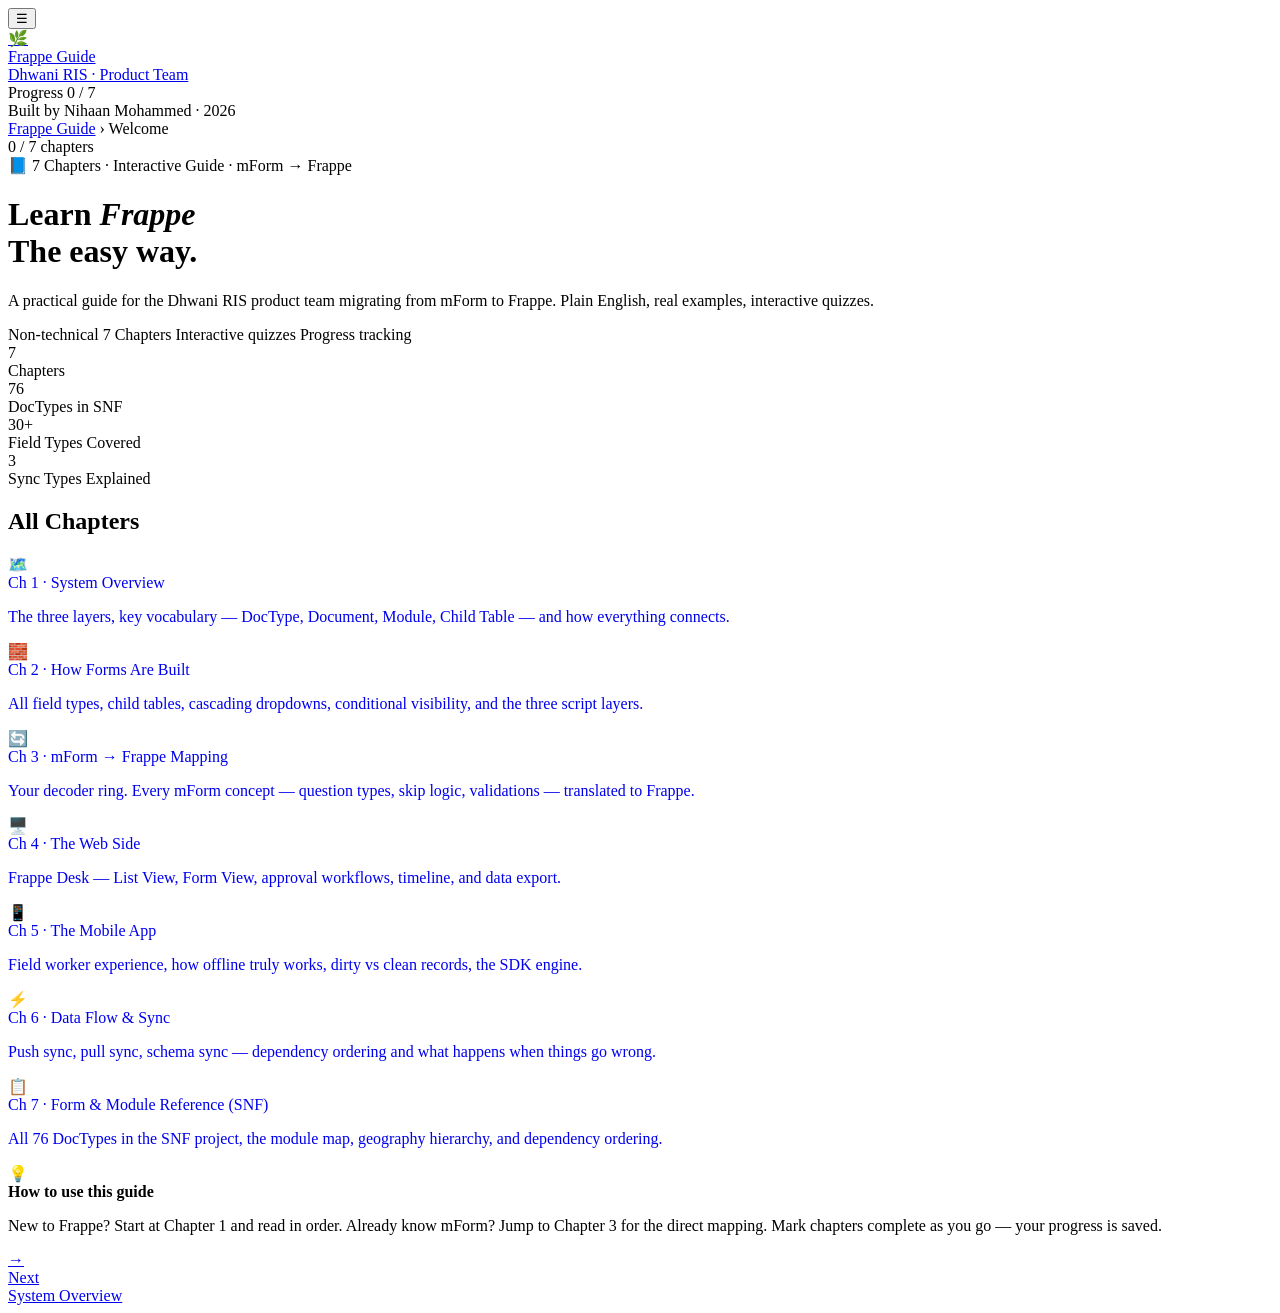
==== index.html @ 670265a6 "add index.html" ====
<!DOCTYPE html>
<html lang="en">
<head>
<meta charset="UTF-8"><meta name="viewport" content="width=device-width,initial-scale=1">
<title>Welcome · Frappe Guide</title>
<link rel="stylesheet" href="assets/style.css">
</head>
<body>

<button class="mob-toggle" id="mob-toggle">☰</button>

<!-- SIDEBAR -->
<aside class="sb" id="sidebar">
  <a href="index.html" class="sb-logo">
    <div class="sb-logo-mark">🌿</div>
    <div>
      <div class="sb-logo-name">Frappe Guide</div>
      <div class="sb-logo-sub">Dhwani RIS · Product Team</div>
    </div>
  </a>
  <div class="sb-scroll" id="sb-nav"><!-- built by JS --></div>
  <div class="sb-footer">
    <div class="sb-progress-label">
      <span>Progress</span>
      <span id="sb-prog-done">0 / 7</span>
    </div>
    <div class="sb-track"><div class="sb-fill" id="sb-fill" style="width:0%"></div></div>
    <div class="sb-built">Built by Nihaan Mohammed · 2026</div>
  </div>
</aside>

<!-- MAIN -->
<main class="main">
  <div class="topbar">
    <span class="topbar-crumb">
      <a href="index.html">Frappe Guide</a>
      <span class="topbar-sep"> › </span>
    </span>
    <span class="topbar-current">Welcome</span>
    <div class="topbar-right">
      <span class="topbar-progress" id="top-prog">0 / 7 chapters</span>
    </div>
  </div>

  <div class="page-wrap">

    <div class="hero">
      <div class="hero-eyebrow">📘 7 Chapters · Interactive Guide · mForm → Frappe</div>
      <h1>Learn <em>Frappe</em><br>The easy way.</h1>
      <p>A practical guide for the Dhwani RIS product team migrating from mForm to Frappe. Plain English, real examples, interactive quizzes.</p>
      <div class="hero-tags">
        <span class="hero-tag">Non-technical</span>
        <span class="hero-tag">7 Chapters</span>
        <span class="hero-tag">Interactive quizzes</span>
        <span class="hero-tag">Progress tracking</span>
      </div>
    </div>

    <div class="stats">
      <div class="stat"><div class="stat-v">7</div><div class="stat-l">Chapters</div></div>
      <div class="stat"><div class="stat-v">76</div><div class="stat-l">DocTypes in SNF</div></div>
      <div class="stat"><div class="stat-v">30+</div><div class="stat-l">Field Types Covered</div></div>
      <div class="stat"><div class="stat-v">3</div><div class="stat-l">Sync Types Explained</div></div>
    </div>

    <h2>All Chapters</h2>
    <div class="cards">
      <a href="ch1.html" style="text-decoration:none">
        <div class="card" style="cursor:pointer;transition:box-shadow .15s" onmouseover="this.style.boxShadow='0 4px 20px rgba(0,0,0,.1)'" onmouseout="this.style.boxShadow=''">
          <div class="card-head"><div class="card-ico ci-blue">🗺️</div><div class="card-title">Ch 1 · System Overview</div></div>
          <p>The three layers, key vocabulary — DocType, Document, Module, Child Table — and how everything connects.</p>
        </div>
      </a>
      <a href="ch2.html" style="text-decoration:none">
        <div class="card" style="cursor:pointer;transition:box-shadow .15s" onmouseover="this.style.boxShadow='0 4px 20px rgba(0,0,0,.1)'" onmouseout="this.style.boxShadow=''">
          <div class="card-head"><div class="card-ico ci-teal">🧱</div><div class="card-title">Ch 2 · How Forms Are Built</div></div>
          <p>All field types, child tables, cascading dropdowns, conditional visibility, and the three script layers.</p>
        </div>
      </a>
      <a href="ch3.html" style="text-decoration:none">
        <div class="card" style="cursor:pointer;transition:box-shadow .15s" onmouseover="this.style.boxShadow='0 4px 20px rgba(0,0,0,.1)'" onmouseout="this.style.boxShadow=''">
          <div class="card-head"><div class="card-ico ci-amber">🔄</div><div class="card-title">Ch 3 · mForm → Frappe Mapping</div></div>
          <p>Your decoder ring. Every mForm concept — question types, skip logic, validations — translated to Frappe.</p>
        </div>
      </a>
      <a href="ch4.html" style="text-decoration:none">
        <div class="card" style="cursor:pointer;transition:box-shadow .15s" onmouseover="this.style.boxShadow='0 4px 20px rgba(0,0,0,.1)'" onmouseout="this.style.boxShadow=''">
          <div class="card-head"><div class="card-ico ci-green">🖥️</div><div class="card-title">Ch 4 · The Web Side</div></div>
          <p>Frappe Desk — List View, Form View, approval workflows, timeline, and data export.</p>
        </div>
      </a>
      <a href="ch5.html" style="text-decoration:none">
        <div class="card" style="cursor:pointer;transition:box-shadow .15s" onmouseover="this.style.boxShadow='0 4px 20px rgba(0,0,0,.1)'" onmouseout="this.style.boxShadow=''">
          <div class="card-head"><div class="card-ico ci-purple">📱</div><div class="card-title">Ch 5 · The Mobile App</div></div>
          <p>Field worker experience, how offline truly works, dirty vs clean records, the SDK engine.</p>
        </div>
      </a>
      <a href="ch6.html" style="text-decoration:none">
        <div class="card" style="cursor:pointer;transition:box-shadow .15s" onmouseover="this.style.boxShadow='0 4px 20px rgba(0,0,0,.1)'" onmouseout="this.style.boxShadow=''">
          <div class="card-head"><div class="card-ico ci-amber">⚡</div><div class="card-title">Ch 6 · Data Flow & Sync</div></div>
          <p>Push sync, pull sync, schema sync — dependency ordering and what happens when things go wrong.</p>
        </div>
      </a>
      <a href="ch7.html" style="text-decoration:none" style="grid-column:1/-1">
        <div class="card" style="cursor:pointer;transition:box-shadow .15s" onmouseover="this.style.boxShadow='0 4px 20px rgba(0,0,0,.1)'" onmouseout="this.style.boxShadow=''">
          <div class="card-head"><div class="card-ico ci-teal">📋</div><div class="card-title">Ch 7 · Form & Module Reference (SNF)</div></div>
          <p>All 76 DocTypes in the SNF project, the module map, geography hierarchy, and dependency ordering.</p>
        </div>
      </a>
    </div>

    <div class="callout info">
      <span class="callout-icon">💡</span>
      <div>
        <strong>How to use this guide</strong>
        <p>New to Frappe? Start at Chapter 1 and read in order. Already know mForm? Jump to Chapter 3 for the direct mapping. Mark chapters complete as you go — your progress is saved.</p>
      </div>
    </div>


    

    <div class="page-nav">
      <span></span>
      <a href="ch1.html" class="pnav-btn next"><span class="arr">→</span><div><div class="pnav-lbl">Next</div><div class="pnav-title">System Overview</div></div></a>
    </div>
  </div>
</main>

<script src="assets/app.js"></script>
<script>initPage('home');</script>
</body>
</html>
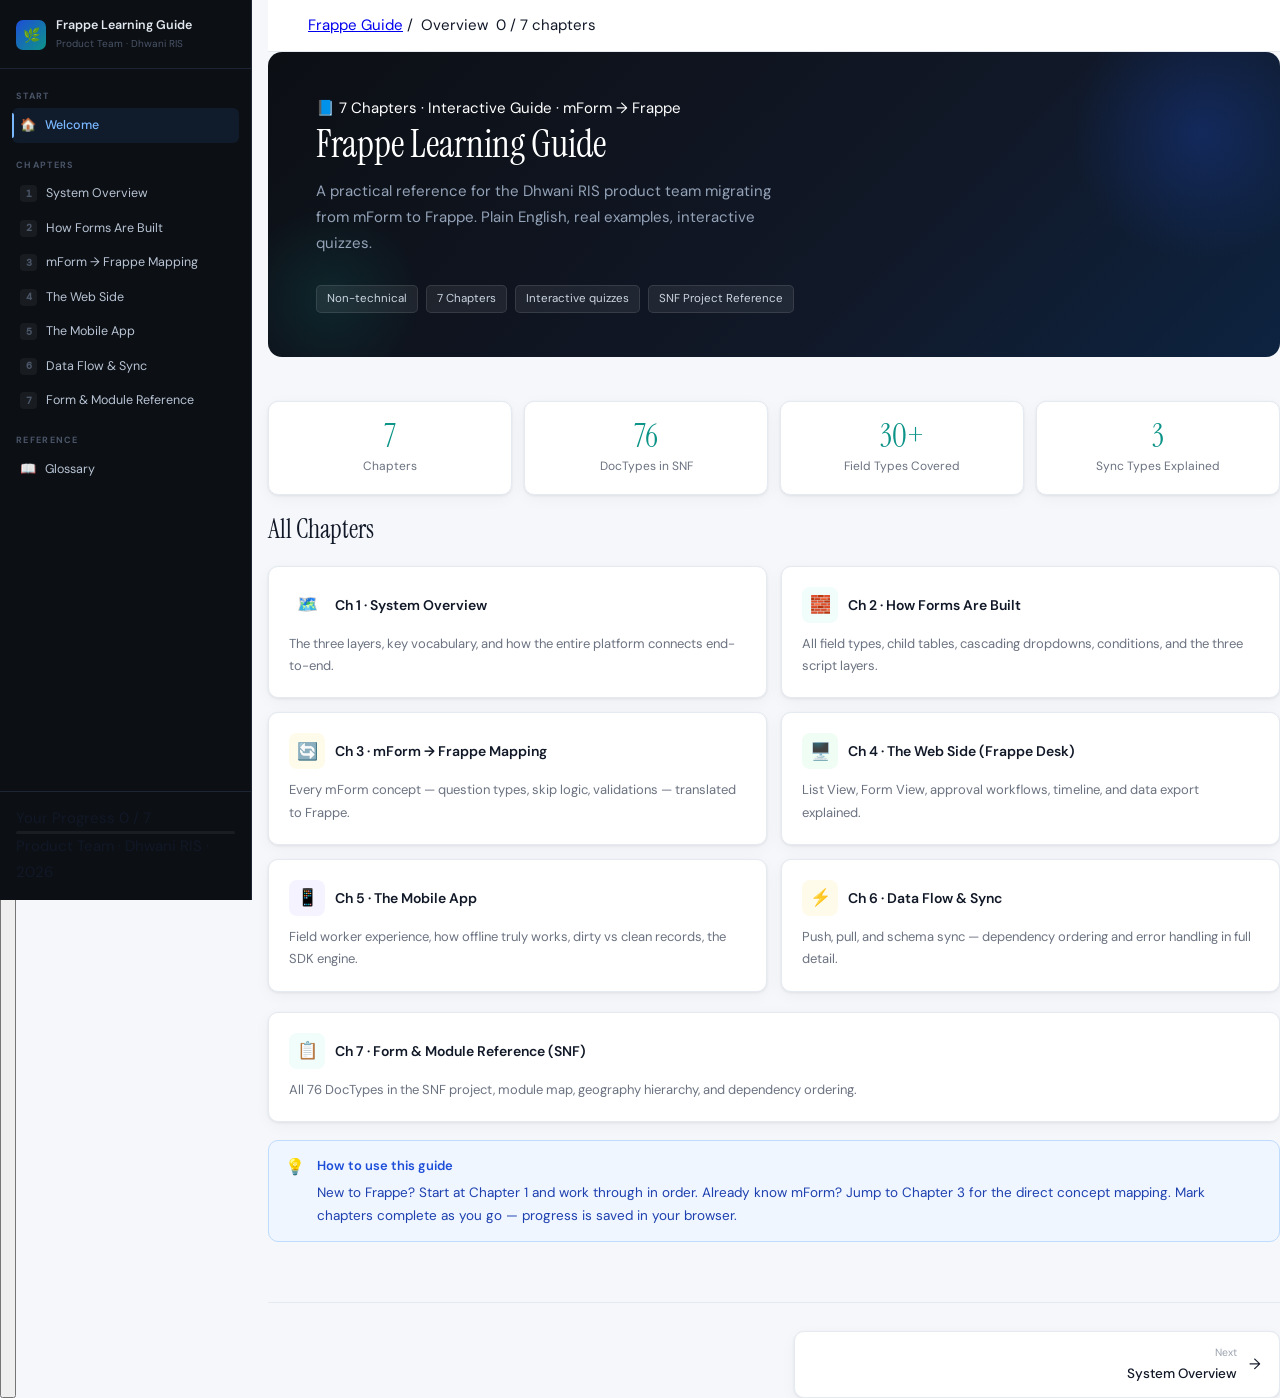
==== commit 4cf5f2d0: "update index.html" ====
--- a/index.html
+++ b/index.html
@@ -1,58 +1,50 @@
 <!DOCTYPE html>
 <html lang="en">
 <head>
-<meta charset="UTF-8"><meta name="viewport" content="width=device-width,initial-scale=1">
-<title>Welcome · Frappe Guide</title>
+<meta charset="UTF-8">
+<meta name="viewport" content="width=device-width,initial-scale=1">
+<title>Overview · Frappe Learning Guide</title>
 <link rel="stylesheet" href="assets/style.css">
 </head>
 <body>
-
-<button class="mob-toggle" id="mob-toggle">☰</button>
-
-<!-- SIDEBAR -->
+<button class="mob-btn" id="mob-btn">☰</button>
 <aside class="sb" id="sidebar">
   <a href="index.html" class="sb-logo">
     <div class="sb-logo-mark">🌿</div>
     <div>
-      <div class="sb-logo-name">Frappe Guide</div>
-      <div class="sb-logo-sub">Dhwani RIS · Product Team</div>
+      <div class="sb-logo-name">Frappe Learning Guide</div>
+      <div class="sb-logo-sub">Product Team · Dhwani RIS</div>
     </div>
   </a>
-  <div class="sb-scroll" id="sb-nav"><!-- built by JS --></div>
+  <div class="sb-scroll" id="sb-nav"></div>
   <div class="sb-footer">
-    <div class="sb-progress-label">
-      <span>Progress</span>
-      <span id="sb-prog-done">0 / 7</span>
+    <div class="sb-prog-row">
+      <span class="sb-prog-label">Your Progress</span>
+      <span class="sb-prog-val" id="sb-prog-val">0 / 7</span>
     </div>
     <div class="sb-track"><div class="sb-fill" id="sb-fill" style="width:0%"></div></div>
-    <div class="sb-built">Built by Nihaan Mohammed · 2026</div>
+    <div class="sb-team">Product Team · Dhwani RIS · 2026</div>
   </div>
 </aside>
-
-<!-- MAIN -->
 <main class="main">
   <div class="topbar">
-    <span class="topbar-crumb">
-      <a href="index.html">Frappe Guide</a>
-      <span class="topbar-sep"> › </span>
-    </span>
-    <span class="topbar-current">Welcome</span>
-    <div class="topbar-right">
-      <span class="topbar-progress" id="top-prog">0 / 7 chapters</span>
+    <span class="tb-crumb"><a href="index.html">Frappe Guide</a><span class="tb-sep"> / </span></span>
+    <span class="tb-cur">Overview</span>
+    <div class="tb-right">
+      <span class="tb-badge" id="top-prog">Progress: <span>0 / 7</span></span>
     </div>
   </div>
-
-  <div class="page-wrap">
+  <div class="page">
 
     <div class="hero">
-      <div class="hero-eyebrow">📘 7 Chapters · Interactive Guide · mForm → Frappe</div>
-      <h1>Learn <em>Frappe</em><br>The easy way.</h1>
-      <p>A practical guide for the Dhwani RIS product team migrating from mForm to Frappe. Plain English, real examples, interactive quizzes.</p>
+      <div class="hero-pill">📘 7 Chapters · Interactive Guide · mForm → Frappe</div>
+      <h1>Frappe <span>Learning</span> Guide</h1>
+      <p>A practical reference for the Dhwani RIS product team migrating from mForm to Frappe. Plain English, real examples, interactive quizzes.</p>
       <div class="hero-tags">
         <span class="hero-tag">Non-technical</span>
         <span class="hero-tag">7 Chapters</span>
         <span class="hero-tag">Interactive quizzes</span>
-        <span class="hero-tag">Progress tracking</span>
+        <span class="hero-tag">SNF Project Reference</span>
       </div>
     </div>
 
@@ -65,68 +57,51 @@
 
     <h2>All Chapters</h2>
     <div class="cards">
-      <a href="ch1.html" style="text-decoration:none">
-        <div class="card" style="cursor:pointer;transition:box-shadow .15s" onmouseover="this.style.boxShadow='0 4px 20px rgba(0,0,0,.1)'" onmouseout="this.style.boxShadow=''">
-          <div class="card-head"><div class="card-ico ci-blue">🗺️</div><div class="card-title">Ch 1 · System Overview</div></div>
-          <p>The three layers, key vocabulary — DocType, Document, Module, Child Table — and how everything connects.</p>
-        </div>
-      </a>
-      <a href="ch2.html" style="text-decoration:none">
-        <div class="card" style="cursor:pointer;transition:box-shadow .15s" onmouseover="this.style.boxShadow='0 4px 20px rgba(0,0,0,.1)'" onmouseout="this.style.boxShadow=''">
-          <div class="card-head"><div class="card-ico ci-teal">🧱</div><div class="card-title">Ch 2 · How Forms Are Built</div></div>
-          <p>All field types, child tables, cascading dropdowns, conditional visibility, and the three script layers.</p>
-        </div>
-      </a>
-      <a href="ch3.html" style="text-decoration:none">
-        <div class="card" style="cursor:pointer;transition:box-shadow .15s" onmouseover="this.style.boxShadow='0 4px 20px rgba(0,0,0,.1)'" onmouseout="this.style.boxShadow=''">
-          <div class="card-head"><div class="card-ico ci-amber">🔄</div><div class="card-title">Ch 3 · mForm → Frappe Mapping</div></div>
-          <p>Your decoder ring. Every mForm concept — question types, skip logic, validations — translated to Frappe.</p>
-        </div>
-      </a>
-      <a href="ch4.html" style="text-decoration:none">
-        <div class="card" style="cursor:pointer;transition:box-shadow .15s" onmouseover="this.style.boxShadow='0 4px 20px rgba(0,0,0,.1)'" onmouseout="this.style.boxShadow=''">
-          <div class="card-head"><div class="card-ico ci-green">🖥️</div><div class="card-title">Ch 4 · The Web Side</div></div>
-          <p>Frappe Desk — List View, Form View, approval workflows, timeline, and data export.</p>
-        </div>
-      </a>
-      <a href="ch5.html" style="text-decoration:none">
-        <div class="card" style="cursor:pointer;transition:box-shadow .15s" onmouseover="this.style.boxShadow='0 4px 20px rgba(0,0,0,.1)'" onmouseout="this.style.boxShadow=''">
-          <div class="card-head"><div class="card-ico ci-purple">📱</div><div class="card-title">Ch 5 · The Mobile App</div></div>
-          <p>Field worker experience, how offline truly works, dirty vs clean records, the SDK engine.</p>
-        </div>
-      </a>
-      <a href="ch6.html" style="text-decoration:none">
-        <div class="card" style="cursor:pointer;transition:box-shadow .15s" onmouseover="this.style.boxShadow='0 4px 20px rgba(0,0,0,.1)'" onmouseout="this.style.boxShadow=''">
-          <div class="card-head"><div class="card-ico ci-amber">⚡</div><div class="card-title">Ch 6 · Data Flow & Sync</div></div>
-          <p>Push sync, pull sync, schema sync — dependency ordering and what happens when things go wrong.</p>
-        </div>
-      </a>
-      <a href="ch7.html" style="text-decoration:none" style="grid-column:1/-1">
-        <div class="card" style="cursor:pointer;transition:box-shadow .15s" onmouseover="this.style.boxShadow='0 4px 20px rgba(0,0,0,.1)'" onmouseout="this.style.boxShadow=''">
-          <div class="card-head"><div class="card-ico ci-teal">📋</div><div class="card-title">Ch 7 · Form & Module Reference (SNF)</div></div>
-          <p>All 76 DocTypes in the SNF project, the module map, geography hierarchy, and dependency ordering.</p>
-        </div>
-      </a>
+      <a href="ch1.html" style="text-decoration:none"><div class="card">
+        <div class="card-head"><div class="card-ico ci-indigo">🗺️</div><div class="card-title">Ch 1 · System Overview</div></div>
+        <p>The three layers, key vocabulary, and how the entire platform connects end-to-end.</p>
+      </div></a>
+      <a href="ch2.html" style="text-decoration:none"><div class="card">
+        <div class="card-head"><div class="card-ico ci-teal">🧱</div><div class="card-title">Ch 2 · How Forms Are Built</div></div>
+        <p>All field types, child tables, cascading dropdowns, conditions, and the three script layers.</p>
+      </div></a>
+      <a href="ch3.html" style="text-decoration:none"><div class="card">
+        <div class="card-head"><div class="card-ico ci-amber">🔄</div><div class="card-title">Ch 3 · mForm → Frappe Mapping</div></div>
+        <p>Every mForm concept — question types, skip logic, validations — translated to Frappe.</p>
+      </div></a>
+      <a href="ch4.html" style="text-decoration:none"><div class="card">
+        <div class="card-head"><div class="card-ico ci-green">🖥️</div><div class="card-title">Ch 4 · The Web Side (Frappe Desk)</div></div>
+        <p>List View, Form View, approval workflows, timeline, and data export explained.</p>
+      </div></a>
+      <a href="ch5.html" style="text-decoration:none"><div class="card">
+        <div class="card-head"><div class="card-ico ci-purple">📱</div><div class="card-title">Ch 5 · The Mobile App</div></div>
+        <p>Field worker experience, how offline truly works, dirty vs clean records, the SDK engine.</p>
+      </div></a>
+      <a href="ch6.html" style="text-decoration:none"><div class="card">
+        <div class="card-head"><div class="card-ico ci-amber">⚡</div><div class="card-title">Ch 6 · Data Flow & Sync</div></div>
+        <p>Push, pull, and schema sync — dependency ordering and error handling in full detail.</p>
+      </div></a>
     </div>
+    <a href="ch7.html" style="text-decoration:none"><div class="card" style="margin-bottom:16px">
+      <div class="card-head"><div class="card-ico ci-teal">📋</div><div class="card-title">Ch 7 · Form & Module Reference (SNF)</div></div>
+      <p>All 76 DocTypes in the SNF project, module map, geography hierarchy, and dependency ordering.</p>
+    </div></a>
 
     <div class="callout info">
       <span class="callout-icon">💡</span>
-      <div>
+      <div class="callout-body">
         <strong>How to use this guide</strong>
-        <p>New to Frappe? Start at Chapter 1 and read in order. Already know mForm? Jump to Chapter 3 for the direct mapping. Mark chapters complete as you go — your progress is saved.</p>
+        <p>New to Frappe? Start at Chapter 1 and work through in order. Already know mForm? Jump to Chapter 3 for the direct concept mapping. Mark chapters complete as you go — progress is saved in your browser.</p>
       </div>
     </div>
 
-
     
-
     <div class="page-nav">
       <span></span>
-      <a href="ch1.html" class="pnav-btn next"><span class="arr">→</span><div><div class="pnav-lbl">Next</div><div class="pnav-title">System Overview</div></div></a>
+      <a href="ch1.html" class="pnav-btn next"><span class="pnav-arr">→</span><div><div class="pnav-lbl">Next</div><div class="pnav-title">System Overview</div></div></a>
     </div>
   </div>
 </main>
-
 <script src="assets/app.js"></script>
 <script>initPage('home');</script>
 </body>
--- a/assets/style.css
+++ b/assets/style.css
@@ -0,0 +1,591 @@
+@import url('https://fonts.googleapis.com/css2?family=Instrument+Serif:ital@0;1&family=DM+Sans:opsz,wght@9..40,300;9..40,400;9..40,500;9..40,600&family=DM+Mono:wght@400;500&display=swap');
+
+:root {
+  --sb: #0C0F14;
+  --sb2: #131820;
+  --sb-border: #1D2535;
+  --sb-txt: #B8C4D4;
+  --sb-muted: #4A5568;
+  --sb-hover: #161D29;
+  --sb-active-bg: rgba(56,139,253,.1);
+  --sb-active: #79B8FF;
+  --sb-w: 252px;
+
+  --bg: #F5F7FA;
+  --surf: #FFFFFF;
+  --border: #E5EAF1;
+  --text: #111827;
+  --muted: #6B7280;
+  --light: #9CA3AF;
+
+  --blue: #1D4ED8;
+  --teal: #0D9488;
+  --green: #059669;
+  --amber: #D97706;
+  --red: #DC2626;
+  --purple: #7C3AED;
+  --orange: #C2410C;
+
+  --r: 10px;
+  --sh: 0 1px 3px rgba(0,0,0,.07), 0 4px 16px rgba(0,0,0,.04);
+  --sh-md: 0 4px 20px rgba(0,0,0,.1);
+}
+
+*, *::before, *::after { box-sizing: border-box; margin: 0; padding: 0; }
+html { scroll-behavior: smooth; }
+
+body {
+  font-family: 'DM Sans', sans-serif;
+  background: var(--bg);
+  color: var(--text);
+  font-size: 15px;
+  line-height: 1.72;
+  display: flex;
+  min-height: 100vh;
+}
+
+/* ── SIDEBAR ── */
+.sb {
+  width: var(--sb-w);
+  flex-shrink: 0;
+  background: var(--sb);
+  border-right: 1px solid var(--sb-border);
+  display: flex;
+  flex-direction: column;
+  position: fixed;
+  top: 0; left: 0;
+  height: 100vh;
+  overflow: hidden;
+  z-index: 50;
+}
+
+.sb-logo {
+  padding: 18px 16px 16px;
+  border-bottom: 1px solid var(--sb-border);
+  text-decoration: none;
+  display: flex; align-items: center; gap: 10px;
+}
+.sb-logo-mark {
+  width: 30px; height: 30px;
+  background: linear-gradient(135deg, #1D4ED8 0%, #0D9488 100%);
+  border-radius: 7px;
+  display: flex; align-items: center; justify-content: center;
+  font-size: 14px; flex-shrink: 0;
+}
+.sb-logo-name { font-size: 12.5px; font-weight: 600; color: #E2E8F0; line-height: 1.25; }
+.sb-logo-sub { font-size: 10px; color: var(--sb-muted); margin-top: 1px; }
+
+.sb-scroll { flex: 1; overflow-y: auto; padding: 8px 0 12px; }
+.sb-scroll::-webkit-scrollbar { width: 3px; }
+.sb-scroll::-webkit-scrollbar-thumb { background: var(--sb-border); border-radius: 3px; }
+
+.sb-group { padding: 12px 12px 2px; }
+.sb-group-label {
+  font-size: 9px; font-weight: 700;
+  letter-spacing: 1.3px; text-transform: uppercase;
+  color: var(--sb-muted); margin-bottom: 4px; padding: 0 4px;
+}
+
+.sb-link {
+  display: flex; align-items: center; gap: 9px;
+  padding: 6px 8px;
+  border-radius: 6px;
+  text-decoration: none;
+  color: var(--sb-txt);
+  font-size: 12.5px;
+  font-weight: 400;
+  transition: all .13s;
+  margin-bottom: 1px;
+  position: relative;
+}
+.sb-link:hover { background: var(--sb-hover); color: #E2E8F0; }
+.sb-link.active {
+  background: var(--sb-active-bg);
+  color: var(--sb-active);
+  font-weight: 500;
+}
+.sb-link.active::before {
+  content: '';
+  position: absolute; left: 0; top: 5px; bottom: 5px;
+  width: 2px; background: var(--sb-active);
+  border-radius: 0 2px 2px 0;
+}
+.sb-num {
+  width: 17px; height: 17px;
+  border-radius: 4px;
+  background: rgba(255,255,255,.05);
+  color: var(--sb-muted);
+  font-size: 9.5px; font-weight: 600;
+  display: flex; align-items: center; justify-content: center;
+  flex-shrink: 0;
+  font-family: 'DM Mono', monospace;
+}
+.sb-link.active .sb-num { background: rgba(121,184,255,.15); color: var(--sb-active); }
+.sb-ico { font-size: 13px; flex-shrink: 0; width: 16px; text-align: center; }
+.sb-check { margin-left: auto; color: #34D399; font-size: 11px; display: none; }
+.sb-link.done .sb-check { display: block; }
+.sb-tag {
+  margin-left: auto;
+  font-size: 8.5px; font-weight: 700;
+  letter-spacing: .4px; text-transform: uppercase;
+  padding: 2px 6px; border-radius: 4px;
+}
+.sb-tag.new { background: rgba(52,211,153,.15); color: #34D399; }
+.sb-tag.next { background: rgba(251,191,36,.1); color: #FBB724; }
+
+.sb-footer {
+  border-top: 1px solid var(--sb-border);
+  padding: 14px 16px;
+}
+.sb-progress-label {
+  display: flex; justify-content: space-between;
+  font-size: 10px; color: var(--sb-muted); margin-bottom: 6px;
+}
+.sb-progress-label span { color: #79B8FF; font-weight: 600; }
+.sb-track { background: rgba(255,255,255,.06); border-radius: 3px; height: 3px; }
+.sb-fill { background: linear-gradient(90deg, #1D4ED8, #0D9488); height: 3px; border-radius: 3px; transition: width .4s; }
+.sb-built {
+  margin-top: 10px;
+  font-size: 10px; color: var(--sb-muted);
+  text-align: center;
+}
+
+/* ── MAIN ── */
+.main {
+  margin-left: var(--sb-w);
+  flex: 1;
+  min-height: 100vh;
+  display: flex;
+  flex-direction: column;
+}
+
+.topbar {
+  background: var(--surf);
+  border-bottom: 1px solid var(--border);
+  padding: 0 40px;
+  height: 52px;
+  display: flex; align-items: center; gap: 8px;
+  position: sticky; top: 0; z-index: 40;
+}
+.topbar-crumb { font-size: 12.5px; color: var(--muted); }
+.topbar-crumb a { color: var(--muted); text-decoration: none; }
+.topbar-crumb a:hover { color: var(--text); }
+.topbar-sep { color: var(--border); }
+.topbar-current { font-size: 12.5px; color: var(--text); font-weight: 500; }
+.topbar-right { margin-left: auto; display: flex; align-items: center; gap: 10px; }
+.topbar-progress {
+  font-size: 11px; color: var(--muted);
+  background: var(--bg);
+  border: 1px solid var(--border);
+  border-radius: 6px;
+  padding: 3px 10px;
+}
+
+.page-wrap {
+  max-width: 820px;
+  padding: 48px 48px 80px;
+  width: 100%;
+}
+
+/* ── HERO ── */
+.hero {
+  background: linear-gradient(135deg, #0C0F14 0%, #111827 60%, #0D2340 100%);
+  border-radius: 14px;
+  padding: 44px 48px;
+  color: white;
+  margin-bottom: 44px;
+  position: relative;
+  overflow: hidden;
+}
+.hero::before {
+  content: '';
+  position: absolute; right: -60px; top: -60px;
+  width: 280px; height: 280px;
+  background: radial-gradient(circle, rgba(29,78,216,.25) 0%, transparent 65%);
+  border-radius: 50%;
+}
+.hero::after {
+  content: '';
+  position: absolute; left: -40px; bottom: -40px;
+  width: 200px; height: 200px;
+  background: radial-gradient(circle, rgba(13,148,136,.15) 0%, transparent 65%);
+  border-radius: 50%;
+}
+.hero-eyebrow {
+  display: inline-flex; align-items: center; gap: 6px;
+  background: rgba(255,255,255,.07);
+  border: 1px solid rgba(255,255,255,.1);
+  border-radius: 20px;
+  padding: 4px 12px;
+  font-size: 11px; color: #93C5FD;
+  margin-bottom: 18px;
+  position: relative; z-index: 1;
+}
+.hero h1 {
+  font-family: 'Instrument Serif', serif;
+  font-size: 38px;
+  font-weight: 400;
+  line-height: 1.2;
+  margin-bottom: 12px;
+  position: relative; z-index: 1;
+}
+.hero h1 em { color: #7DD3FC; font-style: italic; }
+.hero p {
+  color: #94A3B8;
+  font-size: 15px;
+  max-width: 480px;
+  margin-bottom: 28px;
+  position: relative; z-index: 1;
+}
+.hero-tags { display: flex; gap: 8px; flex-wrap: wrap; position: relative; z-index: 1; }
+.hero-tag {
+  background: rgba(255,255,255,.07);
+  border: 1px solid rgba(255,255,255,.1);
+  border-radius: 5px;
+  padding: 3px 10px;
+  font-size: 11.5px; color: #CBD5E1;
+}
+
+/* ── TYPOGRAPHY ── */
+h2 {
+  font-family: 'Instrument Serif', serif;
+  font-size: 26px;
+  font-weight: 400;
+  color: var(--text);
+  margin: 44px 0 16px;
+  line-height: 1.25;
+}
+h2:first-of-type { margin-top: 0; }
+h3 {
+  font-size: 15px;
+  font-weight: 600;
+  color: var(--text);
+  margin: 24px 0 8px;
+}
+p { color: var(--muted); margin-bottom: 14px; }
+p:last-child { margin-bottom: 0; }
+strong { color: var(--text); font-weight: 600; }
+em { color: var(--text); }
+code {
+  font-family: 'DM Mono', monospace;
+  font-size: 12.5px;
+  background: #F1F5F9;
+  border: 1px solid var(--border);
+  border-radius: 4px;
+  padding: 1px 6px;
+  color: var(--teal);
+}
+ul, ol { padding-left: 20px; color: var(--muted); font-size: 14px; }
+ul li, ol li { margin-bottom: 6px; }
+
+/* ── CALLOUTS ── */
+.callout {
+  display: flex; gap: 12px;
+  border-radius: var(--r);
+  padding: 14px 16px;
+  margin: 18px 0;
+  border: 1px solid;
+  font-size: 13.5px;
+}
+.callout-icon { font-size: 16px; flex-shrink: 0; line-height: 1.5; }
+.callout.tip    { background: #F0FDF4; border-color: #BBF7D0; }
+.callout.warn   { background: #FFFBEB; border-color: #FDE68A; }
+.callout.info   { background: #EFF6FF; border-color: #BFDBFE; }
+.callout.key    { background: #F5F3FF; border-color: #DDD6FE; }
+.callout strong { display: block; margin-bottom: 3px; font-size: 13px; }
+.callout.tip strong   { color: var(--green); }
+.callout.warn strong  { color: var(--amber); }
+.callout.info strong  { color: var(--blue); }
+.callout.key strong   { color: var(--purple); }
+.callout p { margin: 0; color: inherit; }
+.callout.tip p   { color: #166534; }
+.callout.warn p  { color: #92400E; }
+.callout.info p  { color: #1E40AF; }
+.callout.key p   { color: #4C1D95; }
+
+/* ── CARDS ── */
+.cards { display: grid; grid-template-columns: 1fr 1fr; gap: 14px; margin: 20px 0; }
+.cards.three { grid-template-columns: 1fr 1fr 1fr; }
+.cards.four  { grid-template-columns: 1fr 1fr 1fr 1fr; }
+.card {
+  background: var(--surf);
+  border: 1px solid var(--border);
+  border-radius: var(--r);
+  padding: 20px;
+  box-shadow: var(--sh);
+}
+.card-head { display: flex; align-items: center; gap: 10px; margin-bottom: 10px; }
+.card-ico {
+  width: 36px; height: 36px; border-radius: 8px;
+  display: flex; align-items: center; justify-content: center;
+  font-size: 17px; flex-shrink: 0;
+}
+.ci-blue { background: #EFF6FF; }
+.ci-teal { background: #F0FDFA; }
+.ci-green { background: #F0FDF4; }
+.ci-amber { background: #FFFBEB; }
+.ci-purple { background: #F5F3FF; }
+.ci-red { background: #FFF5F5; }
+.card-title { font-weight: 600; font-size: 14px; color: var(--text); line-height: 1.3; }
+.card p { font-size: 13px; color: var(--muted); margin: 0; }
+
+.mini-card {
+  background: var(--surf);
+  border: 1px solid var(--border);
+  border-radius: var(--r);
+  padding: 16px 18px;
+  box-shadow: var(--sh);
+}
+.mc-num { font-family: 'Instrument Serif', serif; font-size: 30px; color: var(--teal); line-height: 1; margin-bottom: 4px; }
+.mc-label { font-size: 13px; font-weight: 600; color: var(--text); }
+.mc-desc { font-size: 12px; color: var(--light); margin-top: 2px; }
+
+/* ── TABLE ── */
+.tbl {
+  border: 1px solid var(--border);
+  border-radius: var(--r);
+  overflow: hidden;
+  margin: 18px 0;
+  box-shadow: var(--sh);
+}
+table { width: 100%; border-collapse: collapse; font-size: 13px; }
+thead { background: #0C0F14; }
+thead th { padding: 10px 14px; text-align: left; color: #94A3B8; font-size: 11px; font-weight: 500; letter-spacing: .3px; }
+tbody tr { border-bottom: 1px solid var(--border); }
+tbody tr:last-child { border-bottom: none; }
+tbody tr:nth-child(even) { background: #FAFBFD; }
+tbody td { padding: 10px 14px; vertical-align: top; color: var(--muted); }
+tbody td:first-child { font-weight: 500; color: var(--text); }
+
+.badge {
+  display: inline-flex; align-items: center;
+  padding: 2px 8px; border-radius: 4px;
+  font-size: 11px; font-weight: 500; white-space: nowrap;
+}
+.ba-blue   { background: #EFF6FF; color: #1D4ED8; border: 1px solid #BFDBFE; }
+.ba-teal   { background: #F0FDFA; color: #0D9488; border: 1px solid #99F6E4; }
+.ba-green  { background: #F0FDF4; color: #059669; border: 1px solid #BBF7D0; }
+.ba-amber  { background: #FFFBEB; color: #D97706; border: 1px solid #FDE68A; }
+.ba-red    { background: #FFF5F5; color: #DC2626; border: 1px solid #FECACA; }
+.ba-purple { background: #F5F3FF; color: #7C3AED; border: 1px solid #DDD6FE; }
+.ba-gray   { background: #F8FAFC; color: #475569; border: 1px solid #E2E8F0; }
+
+/* ── ACCORDION ── */
+.acc-item {
+  border: 1px solid var(--border);
+  border-radius: var(--r);
+  margin-bottom: 7px;
+  overflow: hidden;
+  background: var(--surf);
+}
+.acc-hdr {
+  display: flex; align-items: center; gap: 10px;
+  padding: 12px 16px;
+  cursor: pointer;
+  transition: background .13s;
+  user-select: none;
+}
+.acc-hdr:hover { background: var(--bg); }
+.acc-hdr-ico { font-size: 16px; flex-shrink: 0; }
+.acc-hdr-title { font-weight: 500; font-size: 13.5px; flex: 1; }
+.acc-arrow { color: var(--light); font-size: 11px; transition: transform .2s; flex-shrink: 0; }
+.acc-item.open .acc-arrow { transform: rotate(180deg); }
+.acc-body {
+  display: none;
+  padding: 0 16px 16px 44px;
+  font-size: 13.5px; color: var(--muted);
+  border-top: 1px solid var(--border);
+}
+.acc-item.open .acc-body { display: block; }
+.acc-body p { margin-top: 12px; }
+
+/* ── TABS ── */
+.tabs { margin: 20px 0; }
+.tab-btns {
+  display: flex; border-bottom: 1px solid var(--border);
+}
+.tab-btn {
+  padding: 8px 16px; border: none; background: none;
+  font-family: 'DM Sans', sans-serif;
+  font-size: 13px; color: var(--muted);
+  cursor: pointer;
+  border-bottom: 2px solid transparent;
+  margin-bottom: -1px;
+  transition: all .13s; font-weight: 400;
+}
+.tab-btn:hover { color: var(--text); }
+.tab-btn.active { color: var(--blue); border-bottom-color: var(--blue); font-weight: 500; }
+.tab-pane {
+  display: none;
+  background: var(--surf);
+  border: 1px solid var(--border);
+  border-top: none;
+  border-radius: 0 0 var(--r) var(--r);
+  padding: 20px;
+}
+.tab-pane.active { display: block; }
+
+/* ── FLOW ── */
+.flow { display: flex; flex-direction: column; margin: 20px 0; }
+.flow-step { display: flex; align-items: stretch; gap: 0; }
+.flow-line-col { display: flex; flex-direction: column; align-items: center; width: 36px; flex-shrink: 0; }
+.flow-dot {
+  width: 26px; height: 26px; border-radius: 50%;
+  background: var(--teal); color: white;
+  display: flex; align-items: center; justify-content: center;
+  font-size: 11px; font-weight: 600; flex-shrink: 0; z-index: 1;
+}
+.flow-connector { width: 2px; background: linear-gradient(to bottom, var(--teal), var(--border)); flex: 1; min-height: 16px; }
+.flow-step:last-child .flow-connector { display: none; }
+.flow-content { flex: 1; padding: 0 0 20px 14px; }
+.flow-content h4 { font-size: 13.5px; font-weight: 600; color: var(--text); margin-bottom: 2px; margin-top: 2px; }
+.flow-content p { font-size: 13px; margin: 0; color: var(--muted); }
+
+/* ── COMPARE ── */
+.compare {
+  display: grid; grid-template-columns: 1fr 1fr;
+  border: 1px solid var(--border);
+  border-radius: var(--r); overflow: hidden;
+  margin: 18px 0; box-shadow: var(--sh);
+}
+.cmp-col:first-child { border-right: 1px solid var(--border); }
+.cmp-hdr {
+  padding: 10px 16px; font-size: 12px; font-weight: 600;
+  display: flex; align-items: center; gap: 6px;
+}
+.cmp-hdr.mf  { background: #FFF7ED; color: #92400E; border-bottom: 1px solid #FDE68A; }
+.cmp-hdr.fr  { background: #EFF6FF; color: #1D4ED8; border-bottom: 1px solid #BFDBFE; }
+.cmp-row {
+  padding: 10px 16px;
+  border-bottom: 1px solid var(--border);
+  font-size: 13px; color: var(--muted);
+}
+.cmp-row:last-child { border-bottom: none; }
+.cmp-row strong { display: block; font-size: 11px; color: var(--light); margin-bottom: 2px; }
+
+/* ── LAYERS ── */
+.layers { display: flex; flex-direction: column; gap: 2px; margin: 18px 0; border-radius: var(--r); overflow: hidden; box-shadow: var(--sh); }
+.layer { padding: 16px 20px; display: flex; align-items: center; gap: 14px; }
+.layer.l1 { background: linear-gradient(135deg, #0C0F14, #111827); color: white; }
+.layer.l2 { background: linear-gradient(135deg, #0D4F6E, #0E7490); color: white; }
+.layer.l3 { background: linear-gradient(135deg, #065F46, #059669); color: white; }
+.layer-ico { font-size: 22px; }
+.layer-name { font-weight: 600; font-size: 14px; }
+.layer-desc { font-size: 12.5px; opacity: .75; margin-top: 1px; }
+
+/* ── QUIZ ── */
+.quiz {
+  background: #F0FDF4;
+  border: 1px solid #BBF7D0;
+  border-radius: var(--r);
+  padding: 22px;
+  margin: 32px 0;
+}
+.quiz h3 { color: var(--green); font-size: 14px; margin-bottom: 18px; }
+.quiz-q { margin-bottom: 18px; }
+.quiz-q p { font-weight: 500; color: var(--text); margin-bottom: 10px; font-size: 13.5px; }
+.quiz-opts { display: flex; flex-direction: column; gap: 7px; }
+.quiz-opt {
+  background: white; border: 1px solid #D1FAE5;
+  border-radius: 7px; padding: 9px 12px;
+  cursor: pointer; font-size: 13px; color: var(--muted);
+  transition: all .13s;
+  display: flex; align-items: center; gap: 9px;
+}
+.quiz-opt:hover { border-color: var(--green); }
+.quiz-opt.correct { background: #F0FDF4; border-color: var(--green); color: var(--green); font-weight: 500; pointer-events: none; }
+.quiz-opt.wrong   { background: #FFF5F5; border-color: var(--red); color: var(--red); pointer-events: none; }
+.opt-l {
+  width: 20px; height: 20px; border-radius: 50%;
+  background: #F1F5F9; font-size: 10px; font-weight: 600;
+  display: flex; align-items: center; justify-content: center; flex-shrink: 0;
+}
+.quiz-fb { margin-top: 8px; font-size: 12.5px; padding: 8px 12px; border-radius: 6px; display: none; }
+.quiz-fb.show { display: block; }
+.quiz-fb.ok  { background: #F0FDF4; color: #166534; }
+.quiz-fb.bad { background: #FFF5F5; color: #991B1B; }
+
+/* ── PAGE NAV ── */
+.page-nav {
+  display: flex; justify-content: space-between;
+  margin-top: 60px; padding-top: 28px;
+  border-top: 1px solid var(--border); gap: 14px;
+}
+.pnav-btn {
+  display: flex; align-items: center; gap: 12px;
+  text-decoration: none;
+  padding: 12px 18px;
+  border: 1px solid var(--border);
+  border-radius: var(--r);
+  background: var(--surf);
+  color: var(--text);
+  transition: all .15s;
+  flex: 1; max-width: 48%;
+  box-shadow: var(--sh);
+}
+.pnav-btn:hover { border-color: var(--teal); box-shadow: var(--sh-md); }
+.pnav-btn.next { flex-direction: row-reverse; text-align: right; }
+.pnav-btn .arr { font-size: 16px; color: var(--teal); flex-shrink: 0; }
+.pnav-lbl { font-size: 10.5px; color: var(--light); }
+.pnav-title { font-size: 13.5px; font-weight: 500; }
+
+/* ── MARK COMPLETE BTN ── */
+.complete-btn {
+  background: var(--teal); color: white; border: none;
+  padding: 10px 22px; border-radius: 8px;
+  font-size: 13.5px; font-weight: 500;
+  cursor: pointer; font-family: 'DM Sans', sans-serif;
+  margin-top: 20px; transition: all .15s;
+}
+.complete-btn:hover { background: #0F766E; }
+.complete-btn:disabled { background: var(--green); opacity: .7; cursor: default; }
+
+/* ── GLOS ── */
+.glos-grid { display: grid; grid-template-columns: 1fr 1fr; gap: 10px; margin: 16px 0; }
+.glos-item { background: var(--surf); border: 1px solid var(--border); border-radius: var(--r); padding: 14px 16px; }
+.glos-term { font-family: 'DM Mono', monospace; font-size: 12.5px; color: var(--teal); margin-bottom: 4px; font-weight: 500; }
+.glos-def { font-size: 12.5px; color: var(--muted); }
+
+/* ── FIELD GRID ── */
+.fld-grid { display: grid; grid-template-columns: repeat(3,1fr); gap: 8px; margin: 14px 0; }
+.fld-card { background: var(--surf); border: 1px solid var(--border); border-radius: 7px; padding: 10px 12px; }
+.fld-name { font-family: 'DM Mono', monospace; font-size: 11.5px; font-weight: 500; color: var(--text); margin-bottom: 3px; }
+.fld-desc { font-size: 11.5px; color: var(--muted); }
+
+/* ── STAT STRIP ── */
+.stats { display: grid; grid-template-columns: repeat(4,1fr); gap: 12px; margin: 18px 0; }
+.stat { background: var(--surf); border: 1px solid var(--border); border-radius: var(--r); padding: 18px; text-align: center; box-shadow: var(--sh); }
+.stat-v { font-family: 'Instrument Serif', serif; font-size: 32px; color: var(--teal); line-height: 1; }
+.stat-l { font-size: 12px; color: var(--muted); margin-top: 4px; }
+
+/* ── MOBILE ── */
+.mob-toggle { display: none; }
+@media (max-width: 768px) {
+  .sb { transform: translateX(-100%); transition: transform .25s; box-shadow: 4px 0 30px rgba(0,0,0,.3); }
+  .sb.open { transform: translateX(0); }
+  .main { margin-left: 0; }
+  .mob-toggle {
+    display: flex; align-items: center; justify-content: center;
+    position: fixed; top: 12px; left: 12px; z-index: 60;
+    width: 36px; height: 36px; border-radius: 8px;
+    background: var(--sb); border: 1px solid var(--sb-border);
+    color: white; cursor: pointer; font-size: 16px;
+  }
+  .page-wrap { padding: 28px 20px 60px; }
+  .cards { grid-template-columns: 1fr; }
+  .cards.three { grid-template-columns: 1fr; }
+  .cards.four { grid-template-columns: 1fr 1fr; }
+  .compare { grid-template-columns: 1fr; }
+  .cmp-col:first-child { border-right: none; border-bottom: 1px solid var(--border); }
+  .stats { grid-template-columns: 1fr 1fr; }
+  .fld-grid { grid-template-columns: 1fr 1fr; }
+  .glos-grid { grid-template-columns: 1fr; }
+  .hero { padding: 28px 24px; }
+  .hero h1 { font-size: 28px; }
+  .topbar { padding: 0 20px 0 56px; }
+}
+
+@keyframes fadeIn { from{opacity:0;transform:translateY(12px)} to{opacity:1;transform:translateY(0)} }
+.page-wrap > * { animation: fadeIn .35s ease both; }
+.page-wrap > *:nth-child(2) { animation-delay: .05s; }
+.page-wrap > *:nth-child(3) { animation-delay: .1s; }
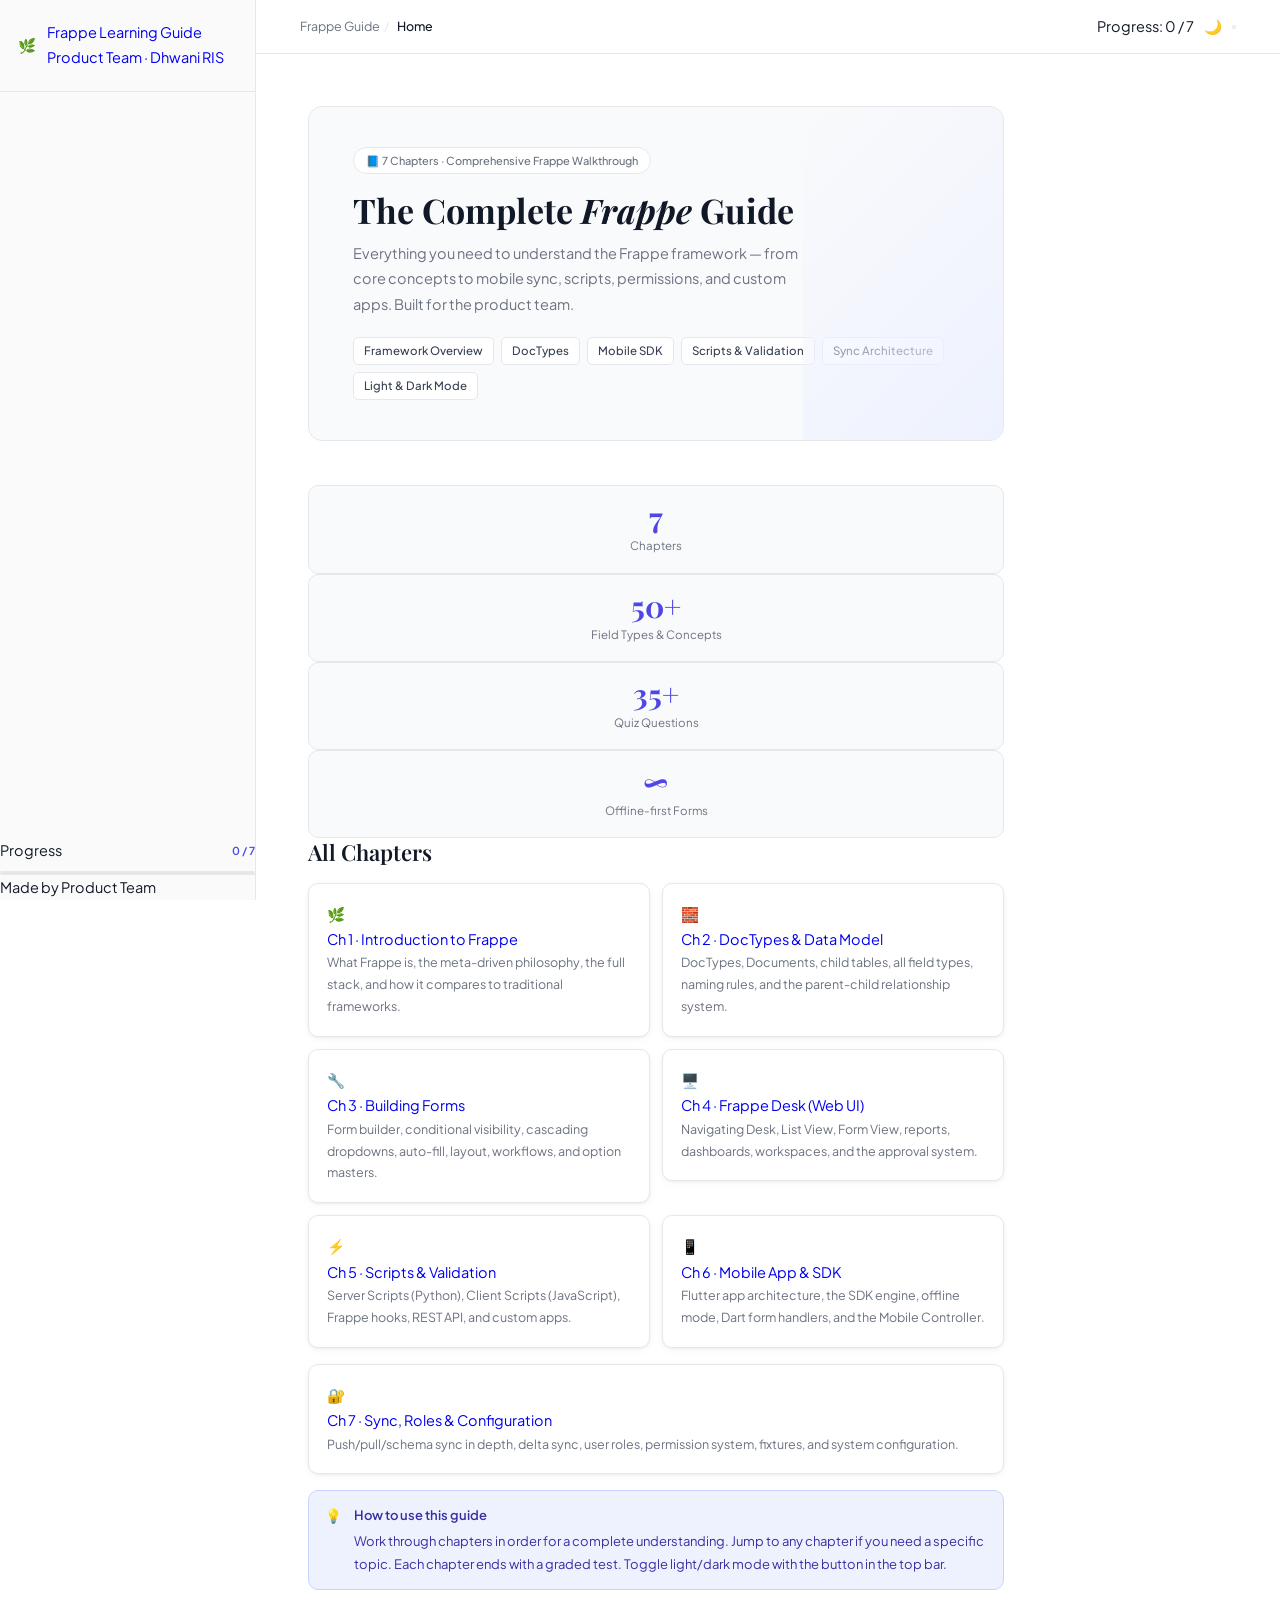
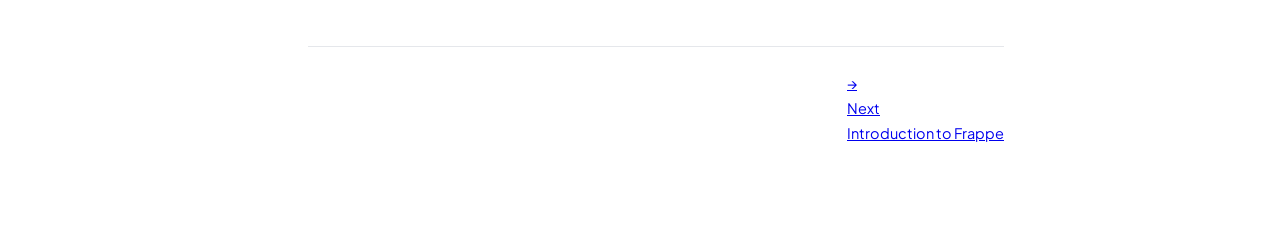
==== commit 9c541994: "update index.html" ====
--- a/index.html
+++ b/index.html
@@ -1,108 +1,92 @@
 <!DOCTYPE html>
-<html lang="en">
+<html lang="en" data-theme="light">
 <head>
-<meta charset="UTF-8">
-<meta name="viewport" content="width=device-width,initial-scale=1">
-<title>Overview · Frappe Learning Guide</title>
+<meta charset="UTF-8"><meta name="viewport" content="width=device-width,initial-scale=1">
+<title>Frappe Guide — Home · Frappe Guide</title>
 <link rel="stylesheet" href="assets/style.css">
 </head>
 <body>
 <button class="mob-btn" id="mob-btn">☰</button>
 <aside class="sb" id="sidebar">
   <a href="index.html" class="sb-logo">
-    <div class="sb-logo-mark">🌿</div>
-    <div>
-      <div class="sb-logo-name">Frappe Learning Guide</div>
-      <div class="sb-logo-sub">Product Team · Dhwani RIS</div>
-    </div>
+    <div class="sb-mark">🌿</div>
+    <div><div class="sb-name">Frappe Learning Guide</div><div class="sb-sub">Product Team · Dhwani RIS</div></div>
   </a>
   <div class="sb-scroll" id="sb-nav"></div>
-  <div class="sb-footer">
-    <div class="sb-prog-row">
-      <span class="sb-prog-label">Your Progress</span>
-      <span class="sb-prog-val" id="sb-prog-val">0 / 7</span>
-    </div>
+  <div class="sb-foot">
+    <div class="sb-prog-row"><span class="sb-prog-lbl">Progress</span><span class="sb-prog-val" id="sb-pval">0 / 7</span></div>
     <div class="sb-track"><div class="sb-fill" id="sb-fill" style="width:0%"></div></div>
-    <div class="sb-team">Product Team · Dhwani RIS · 2026</div>
+    <div class="sb-credit">Made by Product Team</div>
   </div>
 </aside>
 <main class="main">
   <div class="topbar">
     <span class="tb-crumb"><a href="index.html">Frappe Guide</a><span class="tb-sep"> / </span></span>
-    <span class="tb-cur">Overview</span>
+    <span class="tb-cur">Home</span>
     <div class="tb-right">
-      <span class="tb-badge" id="top-prog">Progress: <span>0 / 7</span></span>
+      <span class="tb-prog" id="top-prog">Progress: <span>0 / 7</span></span>
+      <span class="theme-icon" id="theme-icon">🌙</span>
+      <button class="theme-btn" id="theme-toggle" aria-label="Toggle theme"></button>
     </div>
   </div>
   <div class="page">
 
     <div class="hero">
-      <div class="hero-pill">📘 7 Chapters · Interactive Guide · mForm → Frappe</div>
-      <h1>Frappe <span>Learning</span> Guide</h1>
-      <p>A practical reference for the Dhwani RIS product team migrating from mForm to Frappe. Plain English, real examples, interactive quizzes.</p>
+      <div class="hero-pill">📘 7 Chapters · Comprehensive Frappe Walkthrough</div>
+      <h1>The Complete <em>Frappe</em> Guide</h1>
+      <p>Everything you need to understand the Frappe framework — from core concepts to mobile sync, scripts, permissions, and custom apps. Built for the product team.</p>
       <div class="hero-tags">
-        <span class="hero-tag">Non-technical</span>
-        <span class="hero-tag">7 Chapters</span>
-        <span class="hero-tag">Interactive quizzes</span>
-        <span class="hero-tag">SNF Project Reference</span>
+        <span class="hero-tag">Framework Overview</span><span class="hero-tag">DocTypes</span>
+        <span class="hero-tag">Mobile SDK</span><span class="hero-tag">Scripts & Validation</span>
+        <span class="hero-tag">Sync Architecture</span><span class="hero-tag">Light & Dark Mode</span>
       </div>
     </div>
 
-    <div class="stats">
+    <div class="stat-grid">
       <div class="stat"><div class="stat-v">7</div><div class="stat-l">Chapters</div></div>
-      <div class="stat"><div class="stat-v">76</div><div class="stat-l">DocTypes in SNF</div></div>
-      <div class="stat"><div class="stat-v">30+</div><div class="stat-l">Field Types Covered</div></div>
-      <div class="stat"><div class="stat-v">3</div><div class="stat-l">Sync Types Explained</div></div>
+      <div class="stat"><div class="stat-v">50+</div><div class="stat-l">Field Types & Concepts</div></div>
+      <div class="stat"><div class="stat-v">35+</div><div class="stat-l">Quiz Questions</div></div>
+      <div class="stat"><div class="stat-v">∞</div><div class="stat-l">Offline-first Forms</div></div>
     </div>
 
     <h2>All Chapters</h2>
     <div class="cards">
       <a href="ch1.html" style="text-decoration:none"><div class="card">
-        <div class="card-head"><div class="card-ico ci-indigo">🗺️</div><div class="card-title">Ch 1 · System Overview</div></div>
-        <p>The three layers, key vocabulary, and how the entire platform connects end-to-end.</p>
+        <div class="ch"><div class="ci ci-a">🌿</div><div class="ct">Ch 1 · Introduction to Frappe</div></div>
+        <p>What Frappe is, the meta-driven philosophy, the full stack, and how it compares to traditional frameworks.</p>
       </div></a>
       <a href="ch2.html" style="text-decoration:none"><div class="card">
-        <div class="card-head"><div class="card-ico ci-teal">🧱</div><div class="card-title">Ch 2 · How Forms Are Built</div></div>
-        <p>All field types, child tables, cascading dropdowns, conditions, and the three script layers.</p>
+        <div class="ch"><div class="ci ci-t">🧱</div><div class="ct">Ch 2 · DocTypes & Data Model</div></div>
+        <p>DocTypes, Documents, child tables, all field types, naming rules, and the parent-child relationship system.</p>
       </div></a>
       <a href="ch3.html" style="text-decoration:none"><div class="card">
-        <div class="card-head"><div class="card-ico ci-amber">🔄</div><div class="card-title">Ch 3 · mForm → Frappe Mapping</div></div>
-        <p>Every mForm concept — question types, skip logic, validations — translated to Frappe.</p>
+        <div class="ch"><div class="ci ci-g">🔧</div><div class="ct">Ch 3 · Building Forms</div></div>
+        <p>Form builder, conditional visibility, cascading dropdowns, auto-fill, layout, workflows, and option masters.</p>
       </div></a>
       <a href="ch4.html" style="text-decoration:none"><div class="card">
-        <div class="card-head"><div class="card-ico ci-green">🖥️</div><div class="card-title">Ch 4 · The Web Side (Frappe Desk)</div></div>
-        <p>List View, Form View, approval workflows, timeline, and data export explained.</p>
+        <div class="ch"><div class="ci ci-m">🖥️</div><div class="ct">Ch 4 · Frappe Desk (Web UI)</div></div>
+        <p>Navigating Desk, List View, Form View, reports, dashboards, workspaces, and the approval system.</p>
       </div></a>
       <a href="ch5.html" style="text-decoration:none"><div class="card">
-        <div class="card-head"><div class="card-ico ci-purple">📱</div><div class="card-title">Ch 5 · The Mobile App</div></div>
-        <p>Field worker experience, how offline truly works, dirty vs clean records, the SDK engine.</p>
+        <div class="ch"><div class="ci ci-p">⚡</div><div class="ct">Ch 5 · Scripts & Validation</div></div>
+        <p>Server Scripts (Python), Client Scripts (JavaScript), Frappe hooks, REST API, and custom apps.</p>
       </div></a>
       <a href="ch6.html" style="text-decoration:none"><div class="card">
-        <div class="card-head"><div class="card-ico ci-amber">⚡</div><div class="card-title">Ch 6 · Data Flow & Sync</div></div>
-        <p>Push, pull, and schema sync — dependency ordering and error handling in full detail.</p>
+        <div class="ch"><div class="ci ci-r">📱</div><div class="ct">Ch 6 · Mobile App & SDK</div></div>
+        <p>Flutter app architecture, the SDK engine, offline mode, Dart form handlers, and the Mobile Controller.</p>
       </div></a>
     </div>
     <a href="ch7.html" style="text-decoration:none"><div class="card" style="margin-bottom:16px">
-      <div class="card-head"><div class="card-ico ci-teal">📋</div><div class="card-title">Ch 7 · Form & Module Reference (SNF)</div></div>
-      <p>All 76 DocTypes in the SNF project, module map, geography hierarchy, and dependency ordering.</p>
+      <div class="ch"><div class="ci ci-a">🔐</div><div class="ct">Ch 7 · Sync, Roles & Configuration</div></div>
+      <p>Push/pull/schema sync in depth, delta sync, user roles, permission system, fixtures, and system configuration.</p>
     </div></a>
 
-    <div class="callout info">
-      <span class="callout-icon">💡</span>
-      <div class="callout-body">
-        <strong>How to use this guide</strong>
-        <p>New to Frappe? Start at Chapter 1 and work through in order. Already know mForm? Jump to Chapter 3 for the direct concept mapping. Mark chapters complete as you go — progress is saved in your browser.</p>
-      </div>
-    </div>
+    <div class="callout info"><span class="callout-ico">💡</span><div class="callout-body"><strong>How to use this guide</strong><p>Work through chapters in order for a complete understanding. Jump to any chapter if you need a specific topic. Each chapter ends with a graded test. Toggle light/dark mode with the button in the top bar.</p></div></div>
 
     
-    <div class="page-nav">
-      <span></span>
-      <a href="ch1.html" class="pnav-btn next"><span class="pnav-arr">→</span><div><div class="pnav-lbl">Next</div><div class="pnav-title">System Overview</div></div></a>
-    </div>
+    <div class="page-nav"><span></span><a href="ch1.html" class="pn-btn next"><span class="pn-arr">→</span><div><div class="pn-lbl">Next</div><div class="pn-title">Introduction to Frappe</div></div></a></div>
   </div>
 </main>
 <script src="assets/app.js"></script>
-<script>initPage('home');</script>
-</body>
-</html>+<script>init('home');</script>
+</body></html>
--- a/assets/style.css
+++ b/assets/style.css
@@ -1,54 +1,67 @@
-@import url('https://fonts.googleapis.com/css2?family=Instrument+Serif:ital@0;1&family=DM+Sans:opsz,wght@9..40,300;9..40,400;9..40,500;9..40,600&family=DM+Mono:wght@400;500&display=swap');
+@import url('https://fonts.googleapis.com/css2?family=Playfair+Display:wght@400;500;600;700&family=Plus+Jakarta+Sans:wght@300;400;500;600&family=JetBrains+Mono:wght@400;500&display=swap');
 
 :root {
-  --sb: #0C0F14;
-  --sb2: #131820;
-  --sb-border: #1D2535;
-  --sb-txt: #B8C4D4;
-  --sb-muted: #4A5568;
-  --sb-hover: #161D29;
-  --sb-active-bg: rgba(56,139,253,.1);
-  --sb-active: #79B8FF;
-  --sb-w: 252px;
-
-  --bg: #F5F7FA;
-  --surf: #FFFFFF;
-  --border: #E5EAF1;
-  --text: #111827;
-  --muted: #6B7280;
-  --light: #9CA3AF;
-
-  --blue: #1D4ED8;
-  --teal: #0D9488;
-  --green: #059669;
-  --amber: #D97706;
-  --red: #DC2626;
-  --purple: #7C3AED;
-  --orange: #C2410C;
-
-  --r: 10px;
-  --sh: 0 1px 3px rgba(0,0,0,.07), 0 4px 16px rgba(0,0,0,.04);
-  --sh-md: 0 4px 20px rgba(0,0,0,.1);
+  /* Brand */
+  --indigo:      #4F46E5;
+  --indigo-light:#EEF2FF;
+  --indigo-mid:  #C7D2FE;
+  --teal:        #0D9488;
+  --teal-light:  #F0FDFA;
+  --green:       #059669;
+  --green-light: #ECFDF5;
+  --amber:       #D97706;
+  --amber-light: #FFFBEB;
+  --red:         #DC2626;
+  --red-light:   #FEF2F2;
+  --purple:      #7C3AED;
+  --purple-light:#F5F3FF;
+
+  /* Sidebar */
+  --sb-bg:      #FAFAFA;
+  --sb-border:  #E5E7EB;
+  --sb-text:    #374151;
+  --sb-muted:   #9CA3AF;
+  --sb-hover:   #F3F4F6;
+  --sb-active:  #4F46E5;
+  --sb-active-bg:#EEF2FF;
+  --sb-w:       256px;
+
+  /* Content */
+  --bg:         #FFFFFF;
+  --bg2:        #F9FAFB;
+  --border:     #E5E7EB;
+  --border-light:#F3F4F6;
+  --text:       #111827;
+  --text-2:     #374151;
+  --muted:      #6B7280;
+  --light:      #9CA3AF;
+
+  --r:   10px;
+  --r-sm: 6px;
+  --sh:  0 1px 3px rgba(0,0,0,.06), 0 2px 8px rgba(0,0,0,.04);
+  --sh-md: 0 4px 16px rgba(0,0,0,.08);
 }
 
 *, *::before, *::after { box-sizing: border-box; margin: 0; padding: 0; }
 html { scroll-behavior: smooth; }
 
 body {
-  font-family: 'DM Sans', sans-serif;
+  font-family: 'Plus Jakarta Sans', sans-serif;
   background: var(--bg);
   color: var(--text);
-  font-size: 15px;
-  line-height: 1.72;
+  font-size: 14.5px;
+  line-height: 1.75;
   display: flex;
   min-height: 100vh;
 }
 
-/* ── SIDEBAR ── */
+/* ══════════════════════════════════
+   SIDEBAR
+══════════════════════════════════ */
 .sb {
   width: var(--sb-w);
   flex-shrink: 0;
-  background: var(--sb);
+  background: var(--sb-bg);
   border-right: 1px solid var(--sb-border);
   display: flex;
   flex-direction: column;
@@ -60,45 +73,61 @@
 }
 
 .sb-logo {
-  padding: 18px 16px 16px;
+  padding: 20px 18px;
   border-bottom: 1px solid var(--sb-border);
+  display: flex; align-items: center; gap: 11px;
   text-decoration: none;
-  display: flex; align-items: center; gap: 10px;
 }
 .sb-logo-mark {
-  width: 30px; height: 30px;
-  background: linear-gradient(135deg, #1D4ED8 0%, #0D9488 100%);
-  border-radius: 7px;
+  width: 34px; height: 34px;
+  background: var(--indigo);
+  border-radius: 8px;
   display: flex; align-items: center; justify-content: center;
-  font-size: 14px; flex-shrink: 0;
-}
-.sb-logo-name { font-size: 12.5px; font-weight: 600; color: #E2E8F0; line-height: 1.25; }
-.sb-logo-sub { font-size: 10px; color: var(--sb-muted); margin-top: 1px; }
-
-.sb-scroll { flex: 1; overflow-y: auto; padding: 8px 0 12px; }
+  font-size: 16px; flex-shrink: 0;
+}
+.sb-logo-name {
+  font-size: 13px;
+  font-weight: 600;
+  color: var(--text);
+  line-height: 1.3;
+}
+.sb-logo-sub {
+  font-size: 10.5px;
+  color: var(--muted);
+  margin-top: 1px;
+  font-weight: 400;
+}
+
+.sb-scroll {
+  flex: 1; overflow-y: auto; padding: 6px 0 12px;
+}
 .sb-scroll::-webkit-scrollbar { width: 3px; }
-.sb-scroll::-webkit-scrollbar-thumb { background: var(--sb-border); border-radius: 3px; }
-
-.sb-group { padding: 12px 12px 2px; }
-.sb-group-label {
-  font-size: 9px; font-weight: 700;
-  letter-spacing: 1.3px; text-transform: uppercase;
-  color: var(--sb-muted); margin-bottom: 4px; padding: 0 4px;
+.sb-scroll::-webkit-scrollbar-thumb { background: var(--border); border-radius: 3px; }
+
+.sb-section { padding: 14px 12px 4px; }
+.sb-section-label {
+  font-size: 9.5px;
+  font-weight: 700;
+  letter-spacing: 1px;
+  text-transform: uppercase;
+  color: var(--light);
+  margin-bottom: 5px;
+  padding: 0 6px;
 }
 
 .sb-link {
-  display: flex; align-items: center; gap: 9px;
-  padding: 6px 8px;
-  border-radius: 6px;
+  display: flex; align-items: center; gap: 8px;
+  padding: 7px 8px;
+  border-radius: var(--r-sm);
   text-decoration: none;
-  color: var(--sb-txt);
-  font-size: 12.5px;
+  color: var(--sb-text);
+  font-size: 13px;
   font-weight: 400;
-  transition: all .13s;
+  transition: all .12s;
   margin-bottom: 1px;
   position: relative;
 }
-.sb-link:hover { background: var(--sb-hover); color: #E2E8F0; }
+.sb-link:hover { background: var(--sb-hover); color: var(--text); }
 .sb-link.active {
   background: var(--sb-active-bg);
   color: var(--sb-active);
@@ -106,51 +135,58 @@
 }
 .sb-link.active::before {
   content: '';
-  position: absolute; left: 0; top: 5px; bottom: 5px;
-  width: 2px; background: var(--sb-active);
+  position: absolute; left: 0; top: 6px; bottom: 6px;
+  width: 2.5px; background: var(--sb-active);
   border-radius: 0 2px 2px 0;
 }
 .sb-num {
-  width: 17px; height: 17px;
+  width: 18px; height: 18px;
   border-radius: 4px;
-  background: rgba(255,255,255,.05);
-  color: var(--sb-muted);
+  background: var(--border);
+  color: var(--muted);
   font-size: 9.5px; font-weight: 600;
   display: flex; align-items: center; justify-content: center;
   flex-shrink: 0;
-  font-family: 'DM Mono', monospace;
-}
-.sb-link.active .sb-num { background: rgba(121,184,255,.15); color: var(--sb-active); }
-.sb-ico { font-size: 13px; flex-shrink: 0; width: 16px; text-align: center; }
-.sb-check { margin-left: auto; color: #34D399; font-size: 11px; display: none; }
-.sb-link.done .sb-check { display: block; }
-.sb-tag {
-  margin-left: auto;
-  font-size: 8.5px; font-weight: 700;
-  letter-spacing: .4px; text-transform: uppercase;
-  padding: 2px 6px; border-radius: 4px;
-}
-.sb-tag.new { background: rgba(52,211,153,.15); color: #34D399; }
-.sb-tag.next { background: rgba(251,191,36,.1); color: #FBB724; }
+  font-family: 'JetBrains Mono', monospace;
+}
+.sb-link.active .sb-num {
+  background: var(--indigo-mid);
+  color: var(--indigo);
+}
+.sb-ico { font-size: 14px; width: 18px; text-align: center; flex-shrink: 0; }
+.sb-done { margin-left: auto; color: var(--green); font-size: 11px; display: none; }
+.sb-link.done .sb-done { display: block; }
+
+.sb-divider { height: 1px; background: var(--border); margin: 8px 14px; }
 
 .sb-footer {
   border-top: 1px solid var(--sb-border);
-  padding: 14px 16px;
-}
-.sb-progress-label {
-  display: flex; justify-content: space-between;
-  font-size: 10px; color: var(--sb-muted); margin-bottom: 6px;
-}
-.sb-progress-label span { color: #79B8FF; font-weight: 600; }
-.sb-track { background: rgba(255,255,255,.06); border-radius: 3px; height: 3px; }
-.sb-fill { background: linear-gradient(90deg, #1D4ED8, #0D9488); height: 3px; border-radius: 3px; transition: width .4s; }
-.sb-built {
+  padding: 14px 18px;
+  background: var(--sb-bg);
+}
+.sb-prog-row {
+  display: flex; justify-content: space-between; align-items: center;
+  margin-bottom: 7px;
+}
+.sb-prog-label { font-size: 11px; color: var(--muted); font-weight: 500; }
+.sb-prog-val { font-size: 11px; color: var(--indigo); font-weight: 600; }
+.sb-track { background: var(--border); border-radius: 4px; height: 4px; }
+.sb-fill {
+  background: linear-gradient(90deg, var(--indigo), var(--teal));
+  height: 4px; border-radius: 4px;
+  transition: width .4s ease;
+}
+.sb-team {
   margin-top: 10px;
-  font-size: 10px; color: var(--sb-muted);
+  font-size: 10.5px;
+  color: var(--light);
   text-align: center;
-}
-
-/* ── MAIN ── */
+  font-weight: 400;
+}
+
+/* ══════════════════════════════════
+   MAIN
+══════════════════════════════════ */
 .main {
   margin-left: var(--sb-w);
   flex: 1;
@@ -160,420 +196,413 @@
 }
 
 .topbar {
-  background: var(--surf);
+  height: 54px;
+  background: var(--bg);
   border-bottom: 1px solid var(--border);
-  padding: 0 40px;
-  height: 52px;
-  display: flex; align-items: center; gap: 8px;
+  display: flex; align-items: center;
+  padding: 0 44px;
   position: sticky; top: 0; z-index: 40;
-}
-.topbar-crumb { font-size: 12.5px; color: var(--muted); }
-.topbar-crumb a { color: var(--muted); text-decoration: none; }
-.topbar-crumb a:hover { color: var(--text); }
-.topbar-sep { color: var(--border); }
-.topbar-current { font-size: 12.5px; color: var(--text); font-weight: 500; }
-.topbar-right { margin-left: auto; display: flex; align-items: center; gap: 10px; }
-.topbar-progress {
-  font-size: 11px; color: var(--muted);
-  background: var(--bg);
+  gap: 6px;
+}
+.tb-crumb { font-size: 12.5px; color: var(--muted); }
+.tb-crumb a { color: var(--muted); text-decoration: none; transition: color .12s; }
+.tb-crumb a:hover { color: var(--text); }
+.tb-sep { color: var(--border); margin: 0 2px; }
+.tb-cur { font-size: 12.5px; color: var(--text); font-weight: 500; }
+.tb-right { margin-left: auto; display: flex; align-items: center; gap: 10px; }
+.tb-badge {
+  background: var(--bg2);
   border: 1px solid var(--border);
-  border-radius: 6px;
-  padding: 3px 10px;
-}
-
-.page-wrap {
-  max-width: 820px;
-  padding: 48px 48px 80px;
+  border-radius: 20px;
+  padding: 3px 12px;
+  font-size: 11px;
+  color: var(--muted);
+  font-weight: 500;
+}
+.tb-badge span { color: var(--indigo); font-weight: 600; }
+
+.page {
+  max-width: 800px;
+  padding: 52px 52px 96px;
   width: 100%;
 }
 
-/* ── HERO ── */
+/* ══════════════════════════════════
+   HERO BANNER
+══════════════════════════════════ */
 .hero {
-  background: linear-gradient(135deg, #0C0F14 0%, #111827 60%, #0D2340 100%);
+  background: var(--bg2);
+  border: 1px solid var(--border);
   border-radius: 14px;
-  padding: 44px 48px;
-  color: white;
+  padding: 40px 44px;
   margin-bottom: 44px;
   position: relative;
   overflow: hidden;
 }
 .hero::before {
   content: '';
-  position: absolute; right: -60px; top: -60px;
-  width: 280px; height: 280px;
-  background: radial-gradient(circle, rgba(29,78,216,.25) 0%, transparent 65%);
-  border-radius: 50%;
-}
-.hero::after {
-  content: '';
-  position: absolute; left: -40px; bottom: -40px;
-  width: 200px; height: 200px;
-  background: radial-gradient(circle, rgba(13,148,136,.15) 0%, transparent 65%);
-  border-radius: 50%;
-}
-.hero-eyebrow {
+  position: absolute; right: 0; top: 0; bottom: 0;
+  width: 200px;
+  background: linear-gradient(135deg, transparent, var(--indigo-light));
+  pointer-events: none;
+}
+.hero-pill {
   display: inline-flex; align-items: center; gap: 6px;
-  background: rgba(255,255,255,.07);
-  border: 1px solid rgba(255,255,255,.1);
+  background: white;
+  border: 1px solid var(--border);
   border-radius: 20px;
-  padding: 4px 12px;
-  font-size: 11px; color: #93C5FD;
-  margin-bottom: 18px;
-  position: relative; z-index: 1;
+  padding: 3px 12px;
+  font-size: 11px; font-weight: 500;
+  color: var(--muted);
+  margin-bottom: 16px;
 }
 .hero h1 {
-  font-family: 'Instrument Serif', serif;
-  font-size: 38px;
-  font-weight: 400;
+  font-family: 'Playfair Display', serif;
+  font-size: 34px;
+  font-weight: 700;
   line-height: 1.2;
-  margin-bottom: 12px;
-  position: relative; z-index: 1;
-}
-.hero h1 em { color: #7DD3FC; font-style: italic; }
+  color: var(--text);
+  margin-bottom: 10px;
+}
+.hero h1 span { color: var(--indigo); }
 .hero p {
-  color: #94A3B8;
-  font-size: 15px;
-  max-width: 480px;
-  margin-bottom: 28px;
-  position: relative; z-index: 1;
-}
-.hero-tags { display: flex; gap: 8px; flex-wrap: wrap; position: relative; z-index: 1; }
+  color: var(--muted);
+  font-size: 14.5px;
+  max-width: 460px;
+  margin-bottom: 20px;
+}
+.hero-tags { display: flex; gap: 7px; flex-wrap: wrap; }
 .hero-tag {
-  background: rgba(255,255,255,.07);
-  border: 1px solid rgba(255,255,255,.1);
+  background: white;
+  border: 1px solid var(--border);
   border-radius: 5px;
   padding: 3px 10px;
-  font-size: 11.5px; color: #CBD5E1;
-}
-
-/* ── TYPOGRAPHY ── */
+  font-size: 11.5px;
+  color: var(--text-2);
+  font-weight: 500;
+}
+
+/* ══════════════════════════════════
+   TYPOGRAPHY
+══════════════════════════════════ */
 h2 {
-  font-family: 'Instrument Serif', serif;
-  font-size: 26px;
-  font-weight: 400;
+  font-family: 'Playfair Display', serif;
+  font-size: 22px;
+  font-weight: 600;
   color: var(--text);
-  margin: 44px 0 16px;
-  line-height: 1.25;
+  margin: 40px 0 14px;
+  line-height: 1.3;
 }
 h2:first-of-type { margin-top: 0; }
 h3 {
-  font-size: 15px;
+  font-size: 14px;
   font-weight: 600;
   color: var(--text);
-  margin: 24px 0 8px;
-}
-p { color: var(--muted); margin-bottom: 14px; }
+  margin: 20px 0 8px;
+}
+p { color: var(--muted); margin-bottom: 12px; font-size: 14px; }
 p:last-child { margin-bottom: 0; }
-strong { color: var(--text); font-weight: 600; }
-em { color: var(--text); }
+strong { color: var(--text-2); font-weight: 600; }
 code {
-  font-family: 'DM Mono', monospace;
-  font-size: 12.5px;
-  background: #F1F5F9;
+  font-family: 'JetBrains Mono', monospace;
+  font-size: 12px;
+  background: var(--bg2);
   border: 1px solid var(--border);
   border-radius: 4px;
   padding: 1px 6px;
   color: var(--teal);
 }
-ul, ol { padding-left: 20px; color: var(--muted); font-size: 14px; }
-ul li, ol li { margin-bottom: 6px; }
-
-/* ── CALLOUTS ── */
+ul, ol { padding-left: 20px; }
+ul li, ol li { color: var(--muted); font-size: 13.5px; margin-bottom: 5px; }
+
+/* ══════════════════════════════════
+   CALLOUTS
+══════════════════════════════════ */
 .callout {
   display: flex; gap: 12px;
   border-radius: var(--r);
-  padding: 14px 16px;
-  margin: 18px 0;
+  padding: 13px 16px;
+  margin: 16px 0;
   border: 1px solid;
   font-size: 13.5px;
 }
-.callout-icon { font-size: 16px; flex-shrink: 0; line-height: 1.5; }
-.callout.tip    { background: #F0FDF4; border-color: #BBF7D0; }
-.callout.warn   { background: #FFFBEB; border-color: #FDE68A; }
-.callout.info   { background: #EFF6FF; border-color: #BFDBFE; }
-.callout.key    { background: #F5F3FF; border-color: #DDD6FE; }
-.callout strong { display: block; margin-bottom: 3px; font-size: 13px; }
-.callout.tip strong   { color: var(--green); }
-.callout.warn strong  { color: var(--amber); }
-.callout.info strong  { color: var(--blue); }
-.callout.key strong   { color: var(--purple); }
-.callout p { margin: 0; color: inherit; }
-.callout.tip p   { color: #166534; }
-.callout.warn p  { color: #92400E; }
-.callout.info p  { color: #1E40AF; }
-.callout.key p   { color: #4C1D95; }
-
-/* ── CARDS ── */
-.cards { display: grid; grid-template-columns: 1fr 1fr; gap: 14px; margin: 20px 0; }
+.callout-icon { font-size: 15px; flex-shrink: 0; padding-top: 1px; }
+.callout-body { flex: 1; }
+.callout-body strong { display: block; margin-bottom: 3px; font-size: 13px; }
+.callout-body p { margin: 0; font-size: 13px; }
+.callout.tip   { background: var(--green-light); border-color: #A7F3D0; }
+.callout.tip strong { color: #065F46; }
+.callout.tip p { color: #065F46; }
+.callout.warn  { background: var(--amber-light); border-color: #FDE68A; }
+.callout.warn strong { color: #92400E; }
+.callout.warn p { color: #92400E; }
+.callout.info  { background: var(--indigo-light); border-color: var(--indigo-mid); }
+.callout.info strong { color: #3730A3; }
+.callout.info p { color: #3730A3; }
+.callout.key   { background: var(--purple-light); border-color: #DDD6FE; }
+.callout.key strong { color: #5B21B6; }
+.callout.key p { color: #5B21B6; }
+
+/* ══════════════════════════════════
+   CARDS
+══════════════════════════════════ */
+.cards { display: grid; grid-template-columns: 1fr 1fr; gap: 12px; margin: 16px 0; }
 .cards.three { grid-template-columns: 1fr 1fr 1fr; }
 .cards.four  { grid-template-columns: 1fr 1fr 1fr 1fr; }
+
 .card {
-  background: var(--surf);
+  background: var(--bg);
   border: 1px solid var(--border);
   border-radius: var(--r);
-  padding: 20px;
+  padding: 18px;
   box-shadow: var(--sh);
-}
-.card-head { display: flex; align-items: center; gap: 10px; margin-bottom: 10px; }
+  transition: border-color .15s, box-shadow .15s;
+}
+.card:hover { border-color: #D1D5DB; box-shadow: var(--sh-md); }
+.card-head { display: flex; align-items: center; gap: 10px; margin-bottom: 8px; }
 .card-ico {
-  width: 36px; height: 36px; border-radius: 8px;
+  width: 34px; height: 34px; border-radius: 8px;
   display: flex; align-items: center; justify-content: center;
-  font-size: 17px; flex-shrink: 0;
-}
-.ci-blue { background: #EFF6FF; }
-.ci-teal { background: #F0FDFA; }
-.ci-green { background: #F0FDF4; }
-.ci-amber { background: #FFFBEB; }
-.ci-purple { background: #F5F3FF; }
-.ci-red { background: #FFF5F5; }
-.card-title { font-weight: 600; font-size: 14px; color: var(--text); line-height: 1.3; }
-.card p { font-size: 13px; color: var(--muted); margin: 0; }
-
-.mini-card {
-  background: var(--surf);
-  border: 1px solid var(--border);
-  border-radius: var(--r);
-  padding: 16px 18px;
-  box-shadow: var(--sh);
-}
-.mc-num { font-family: 'Instrument Serif', serif; font-size: 30px; color: var(--teal); line-height: 1; margin-bottom: 4px; }
-.mc-label { font-size: 13px; font-weight: 600; color: var(--text); }
-.mc-desc { font-size: 12px; color: var(--light); margin-top: 2px; }
-
-/* ── TABLE ── */
-.tbl {
-  border: 1px solid var(--border);
-  border-radius: var(--r);
-  overflow: hidden;
-  margin: 18px 0;
-  box-shadow: var(--sh);
-}
+  font-size: 16px; flex-shrink: 0;
+}
+.ci-indigo { background: var(--indigo-light); }
+.ci-teal   { background: var(--teal-light); }
+.ci-green  { background: var(--green-light); }
+.ci-amber  { background: var(--amber-light); }
+.ci-purple { background: var(--purple-light); }
+.ci-red    { background: var(--red-light); }
+.card-title { font-size: 13.5px; font-weight: 600; color: var(--text); line-height: 1.3; }
+.card p { font-size: 12.5px; color: var(--muted); margin: 0; }
+
+.mini-card { background: var(--bg); border: 1px solid var(--border); border-radius: var(--r); padding: 16px 18px; box-shadow: var(--sh); }
+.mc-num { font-family: 'Playfair Display', serif; font-size: 28px; color: var(--indigo); line-height: 1; margin-bottom: 4px; }
+.mc-label { font-size: 12.5px; font-weight: 600; color: var(--text); }
+.mc-desc { font-size: 11.5px; color: var(--light); margin-top: 2px; }
+
+/* ══════════════════════════════════
+   TABLE
+══════════════════════════════════ */
+.tbl { border: 1px solid var(--border); border-radius: var(--r); overflow: hidden; margin: 16px 0; box-shadow: var(--sh); }
 table { width: 100%; border-collapse: collapse; font-size: 13px; }
-thead { background: #0C0F14; }
-thead th { padding: 10px 14px; text-align: left; color: #94A3B8; font-size: 11px; font-weight: 500; letter-spacing: .3px; }
-tbody tr { border-bottom: 1px solid var(--border); }
+thead { background: #F9FAFB; border-bottom: 1px solid var(--border); }
+thead th { padding: 10px 14px; text-align: left; color: var(--text-2); font-size: 11.5px; font-weight: 600; letter-spacing: .2px; }
+tbody tr { border-bottom: 1px solid var(--border-light); }
 tbody tr:last-child { border-bottom: none; }
-tbody tr:nth-child(even) { background: #FAFBFD; }
-tbody td { padding: 10px 14px; vertical-align: top; color: var(--muted); }
-tbody td:first-child { font-weight: 500; color: var(--text); }
+tbody tr:hover { background: #FAFAFA; }
+tbody td { padding: 10px 14px; vertical-align: top; color: var(--muted); font-size: 13px; }
+tbody td:first-child { font-weight: 500; color: var(--text-2); }
 
 .badge {
   display: inline-flex; align-items: center;
   padding: 2px 8px; border-radius: 4px;
   font-size: 11px; font-weight: 500; white-space: nowrap;
 }
-.ba-blue   { background: #EFF6FF; color: #1D4ED8; border: 1px solid #BFDBFE; }
-.ba-teal   { background: #F0FDFA; color: #0D9488; border: 1px solid #99F6E4; }
-.ba-green  { background: #F0FDF4; color: #059669; border: 1px solid #BBF7D0; }
-.ba-amber  { background: #FFFBEB; color: #D97706; border: 1px solid #FDE68A; }
-.ba-red    { background: #FFF5F5; color: #DC2626; border: 1px solid #FECACA; }
-.ba-purple { background: #F5F3FF; color: #7C3AED; border: 1px solid #DDD6FE; }
-.ba-gray   { background: #F8FAFC; color: #475569; border: 1px solid #E2E8F0; }
-
-/* ── ACCORDION ── */
-.acc-item {
-  border: 1px solid var(--border);
-  border-radius: var(--r);
-  margin-bottom: 7px;
-  overflow: hidden;
-  background: var(--surf);
-}
+.ba-indigo { background: var(--indigo-light); color: var(--indigo); border: 1px solid var(--indigo-mid); }
+.ba-teal   { background: var(--teal-light); color: var(--teal); border: 1px solid #99F6E4; }
+.ba-green  { background: var(--green-light); color: var(--green); border: 1px solid #A7F3D0; }
+.ba-amber  { background: var(--amber-light); color: var(--amber); border: 1px solid #FDE68A; }
+.ba-red    { background: var(--red-light); color: var(--red); border: 1px solid #FECACA; }
+.ba-purple { background: var(--purple-light); color: var(--purple); border: 1px solid #DDD6FE; }
+.ba-gray   { background: #F9FAFB; color: #4B5563; border: 1px solid var(--border); }
+
+/* ══════════════════════════════════
+   ACCORDION
+══════════════════════════════════ */
+.acc-item { border: 1px solid var(--border); border-radius: var(--r); margin-bottom: 6px; background: var(--bg); }
 .acc-hdr {
   display: flex; align-items: center; gap: 10px;
-  padding: 12px 16px;
-  cursor: pointer;
-  transition: background .13s;
-  user-select: none;
-}
-.acc-hdr:hover { background: var(--bg); }
-.acc-hdr-ico { font-size: 16px; flex-shrink: 0; }
-.acc-hdr-title { font-weight: 500; font-size: 13.5px; flex: 1; }
-.acc-arrow { color: var(--light); font-size: 11px; transition: transform .2s; flex-shrink: 0; }
+  padding: 11px 15px; cursor: pointer;
+  transition: background .12s; user-select: none;
+}
+.acc-hdr:hover { background: var(--bg2); border-radius: var(--r); }
+.acc-hdr-ico { font-size: 15px; flex-shrink: 0; }
+.acc-hdr-title { font-weight: 500; font-size: 13.5px; flex: 1; color: var(--text-2); }
+.acc-arrow { color: var(--light); font-size: 10px; transition: transform .18s; }
 .acc-item.open .acc-arrow { transform: rotate(180deg); }
 .acc-body {
-  display: none;
-  padding: 0 16px 16px 44px;
+  display: none; padding: 0 15px 15px 42px;
   font-size: 13.5px; color: var(--muted);
-  border-top: 1px solid var(--border);
+  border-top: 1px solid var(--border-light);
 }
 .acc-item.open .acc-body { display: block; }
-.acc-body p { margin-top: 12px; }
-
-/* ── TABS ── */
-.tabs { margin: 20px 0; }
-.tab-btns {
-  display: flex; border-bottom: 1px solid var(--border);
-}
+.acc-body p { margin-top: 11px; font-size: 13px; }
+
+/* ══════════════════════════════════
+   TABS
+══════════════════════════════════ */
+.tabs { margin: 18px 0; }
+.tab-btns { display: flex; border-bottom: 1px solid var(--border); gap: 0; }
 .tab-btn {
   padding: 8px 16px; border: none; background: none;
-  font-family: 'DM Sans', sans-serif;
+  font-family: 'Plus Jakarta Sans', sans-serif;
   font-size: 13px; color: var(--muted);
   cursor: pointer;
   border-bottom: 2px solid transparent;
-  margin-bottom: -1px;
-  transition: all .13s; font-weight: 400;
+  margin-bottom: -1px; transition: all .12s;
 }
 .tab-btn:hover { color: var(--text); }
-.tab-btn.active { color: var(--blue); border-bottom-color: var(--blue); font-weight: 500; }
+.tab-btn.active { color: var(--indigo); border-bottom-color: var(--indigo); font-weight: 500; }
 .tab-pane {
   display: none;
-  background: var(--surf);
+  background: var(--bg);
   border: 1px solid var(--border);
   border-top: none;
   border-radius: 0 0 var(--r) var(--r);
-  padding: 20px;
+  padding: 18px;
 }
 .tab-pane.active { display: block; }
 
-/* ── FLOW ── */
-.flow { display: flex; flex-direction: column; margin: 20px 0; }
-.flow-step { display: flex; align-items: stretch; gap: 0; }
-.flow-line-col { display: flex; flex-direction: column; align-items: center; width: 36px; flex-shrink: 0; }
+/* ══════════════════════════════════
+   FLOW
+══════════════════════════════════ */
+.flow { display: flex; flex-direction: column; margin: 18px 0; }
+.flow-step { display: flex; align-items: stretch; }
+.flow-col { display: flex; flex-direction: column; align-items: center; width: 34px; flex-shrink: 0; }
 .flow-dot {
   width: 26px; height: 26px; border-radius: 50%;
-  background: var(--teal); color: white;
+  background: var(--indigo); color: white;
   display: flex; align-items: center; justify-content: center;
-  font-size: 11px; font-weight: 600; flex-shrink: 0; z-index: 1;
-}
-.flow-connector { width: 2px; background: linear-gradient(to bottom, var(--teal), var(--border)); flex: 1; min-height: 16px; }
-.flow-step:last-child .flow-connector { display: none; }
-.flow-content { flex: 1; padding: 0 0 20px 14px; }
-.flow-content h4 { font-size: 13.5px; font-weight: 600; color: var(--text); margin-bottom: 2px; margin-top: 2px; }
+  font-size: 11px; font-weight: 600; flex-shrink: 0;
+}
+.flow-line { width: 1.5px; background: var(--border); flex: 1; min-height: 14px; }
+.flow-step:last-child .flow-line { display: none; }
+.flow-content { flex: 1; padding: 0 0 20px 12px; }
+.flow-content h4 { font-size: 13.5px; font-weight: 600; color: var(--text-2); margin-bottom: 2px; margin-top: 3px; }
 .flow-content p { font-size: 13px; margin: 0; color: var(--muted); }
 
-/* ── COMPARE ── */
-.compare {
-  display: grid; grid-template-columns: 1fr 1fr;
-  border: 1px solid var(--border);
-  border-radius: var(--r); overflow: hidden;
-  margin: 18px 0; box-shadow: var(--sh);
-}
+/* ══════════════════════════════════
+   COMPARE
+══════════════════════════════════ */
+.compare { display: grid; grid-template-columns: 1fr 1fr; border: 1px solid var(--border); border-radius: var(--r); overflow: hidden; margin: 16px 0; box-shadow: var(--sh); }
 .cmp-col:first-child { border-right: 1px solid var(--border); }
-.cmp-hdr {
-  padding: 10px 16px; font-size: 12px; font-weight: 600;
-  display: flex; align-items: center; gap: 6px;
-}
-.cmp-hdr.mf  { background: #FFF7ED; color: #92400E; border-bottom: 1px solid #FDE68A; }
-.cmp-hdr.fr  { background: #EFF6FF; color: #1D4ED8; border-bottom: 1px solid #BFDBFE; }
-.cmp-row {
-  padding: 10px 16px;
-  border-bottom: 1px solid var(--border);
-  font-size: 13px; color: var(--muted);
-}
+.cmp-hdr { padding: 10px 16px; font-size: 12px; font-weight: 600; display: flex; align-items: center; gap: 6px; }
+.cmp-hdr.mf { background: var(--amber-light); color: #92400E; border-bottom: 1px solid #FDE68A; }
+.cmp-hdr.fr { background: var(--indigo-light); color: #3730A3; border-bottom: 1px solid var(--indigo-mid); }
+.cmp-row { padding: 9px 16px; border-bottom: 1px solid var(--border-light); font-size: 12.5px; color: var(--muted); }
 .cmp-row:last-child { border-bottom: none; }
 .cmp-row strong { display: block; font-size: 11px; color: var(--light); margin-bottom: 2px; }
 
-/* ── LAYERS ── */
-.layers { display: flex; flex-direction: column; gap: 2px; margin: 18px 0; border-radius: var(--r); overflow: hidden; box-shadow: var(--sh); }
-.layer { padding: 16px 20px; display: flex; align-items: center; gap: 14px; }
-.layer.l1 { background: linear-gradient(135deg, #0C0F14, #111827); color: white; }
-.layer.l2 { background: linear-gradient(135deg, #0D4F6E, #0E7490); color: white; }
-.layer.l3 { background: linear-gradient(135deg, #065F46, #059669); color: white; }
+/* ══════════════════════════════════
+   LAYERS
+══════════════════════════════════ */
+.layers { border: 1px solid var(--border); border-radius: var(--r); overflow: hidden; margin: 16px 0; box-shadow: var(--sh); }
+.layer { padding: 16px 20px; display: flex; align-items: center; gap: 14px; border-bottom: 1px solid var(--border); }
+.layer:last-child { border-bottom: none; }
+.layer.l1 { background: #F8FAFF; }
+.layer.l2 { background: var(--teal-light); }
+.layer.l3 { background: var(--green-light); }
 .layer-ico { font-size: 22px; }
-.layer-name { font-weight: 600; font-size: 14px; }
-.layer-desc { font-size: 12.5px; opacity: .75; margin-top: 1px; }
-
-/* ── QUIZ ── */
+.layer-name { font-size: 13.5px; font-weight: 600; color: var(--text); }
+.layer-desc { font-size: 12.5px; color: var(--muted); margin-top: 1px; }
+
+/* ══════════════════════════════════
+   FIELD GRID
+══════════════════════════════════ */
+.fld-grid { display: grid; grid-template-columns: repeat(3,1fr); gap: 8px; margin: 12px 0; }
+.fld-card { background: var(--bg2); border: 1px solid var(--border); border-radius: var(--r-sm); padding: 10px 12px; }
+.fld-name { font-family: 'JetBrains Mono', monospace; font-size: 11px; font-weight: 500; color: var(--text-2); margin-bottom: 3px; }
+.fld-desc { font-size: 11.5px; color: var(--muted); }
+
+/* ══════════════════════════════════
+   QUIZ
+══════════════════════════════════ */
 .quiz {
-  background: #F0FDF4;
-  border: 1px solid #BBF7D0;
+  background: var(--green-light);
+  border: 1px solid #A7F3D0;
   border-radius: var(--r);
-  padding: 22px;
-  margin: 32px 0;
-}
-.quiz h3 { color: var(--green); font-size: 14px; margin-bottom: 18px; }
+  padding: 20px;
+  margin: 28px 0;
+}
+.quiz h3 { color: #065F46; font-size: 13.5px; margin-bottom: 16px; font-weight: 600; }
 .quiz-q { margin-bottom: 18px; }
-.quiz-q p { font-weight: 500; color: var(--text); margin-bottom: 10px; font-size: 13.5px; }
-.quiz-opts { display: flex; flex-direction: column; gap: 7px; }
+.quiz-q p { font-weight: 600; color: var(--text-2); margin-bottom: 9px; font-size: 13.5px; }
+.quiz-opts { display: flex; flex-direction: column; gap: 6px; }
 .quiz-opt {
-  background: white; border: 1px solid #D1FAE5;
-  border-radius: 7px; padding: 9px 12px;
-  cursor: pointer; font-size: 13px; color: var(--muted);
-  transition: all .13s;
-  display: flex; align-items: center; gap: 9px;
-}
-.quiz-opt:hover { border-color: var(--green); }
-.quiz-opt.correct { background: #F0FDF4; border-color: var(--green); color: var(--green); font-weight: 500; pointer-events: none; }
-.quiz-opt.wrong   { background: #FFF5F5; border-color: var(--red); color: var(--red); pointer-events: none; }
+  background: white; border: 1px solid #D1FAE5; border-radius: var(--r-sm);
+  padding: 9px 12px; cursor: pointer; font-size: 13px; color: var(--muted);
+  transition: all .12s; display: flex; align-items: center; gap: 9px;
+}
+.quiz-opt:hover { border-color: var(--green); background: #F0FDF4; }
+.quiz-opt.correct { background: #F0FDF4; border-color: var(--green); color: #065F46; font-weight: 500; pointer-events: none; }
+.quiz-opt.wrong   { background: var(--red-light); border-color: var(--red); color: #991B1B; pointer-events: none; }
 .opt-l {
   width: 20px; height: 20px; border-radius: 50%;
   background: #F1F5F9; font-size: 10px; font-weight: 600;
   display: flex; align-items: center; justify-content: center; flex-shrink: 0;
-}
-.quiz-fb { margin-top: 8px; font-size: 12.5px; padding: 8px 12px; border-radius: 6px; display: none; }
+  font-family: 'JetBrains Mono', monospace;
+}
+.quiz-fb { margin-top: 8px; font-size: 12.5px; padding: 8px 12px; border-radius: var(--r-sm); display: none; }
 .quiz-fb.show { display: block; }
-.quiz-fb.ok  { background: #F0FDF4; color: #166534; }
-.quiz-fb.bad { background: #FFF5F5; color: #991B1B; }
-
-/* ── PAGE NAV ── */
-.page-nav {
-  display: flex; justify-content: space-between;
-  margin-top: 60px; padding-top: 28px;
-  border-top: 1px solid var(--border); gap: 14px;
-}
+.quiz-fb.ok  { background: white; color: #065F46; border: 1px solid #A7F3D0; }
+.quiz-fb.bad { background: white; color: #991B1B; border: 1px solid #FECACA; }
+
+/* ══════════════════════════════════
+   STATS STRIP
+══════════════════════════════════ */
+.stats { display: grid; grid-template-columns: repeat(4,1fr); gap: 10px; margin: 16px 0; }
+.stat { background: var(--bg2); border: 1px solid var(--border); border-radius: var(--r); padding: 16px; text-align: center; }
+.stat-v { font-family: 'Playfair Display', serif; font-size: 30px; font-weight: 700; color: var(--indigo); line-height: 1; }
+.stat-l { font-size: 11.5px; color: var(--muted); margin-top: 4px; }
+
+/* ══════════════════════════════════
+   GLOSSARY
+══════════════════════════════════ */
+.glos-grid { display: grid; grid-template-columns: 1fr 1fr; gap: 10px; margin: 14px 0; }
+.glos-item { background: var(--bg2); border: 1px solid var(--border); border-radius: var(--r); padding: 14px 16px; }
+.glos-term { font-family: 'JetBrains Mono', monospace; font-size: 12px; font-weight: 500; color: var(--indigo); margin-bottom: 5px; }
+.glos-def { font-size: 12.5px; color: var(--muted); }
+
+/* ══════════════════════════════════
+   PAGE NAV
+══════════════════════════════════ */
+.page-nav { display: flex; justify-content: space-between; margin-top: 56px; padding-top: 24px; border-top: 1px solid var(--border); gap: 12px; }
 .pnav-btn {
   display: flex; align-items: center; gap: 12px;
-  text-decoration: none;
-  padding: 12px 18px;
-  border: 1px solid var(--border);
-  border-radius: var(--r);
-  background: var(--surf);
-  color: var(--text);
-  transition: all .15s;
-  flex: 1; max-width: 48%;
+  text-decoration: none; padding: 12px 16px;
+  border: 1px solid var(--border); border-radius: var(--r);
+  background: var(--bg); color: var(--text-2);
+  transition: all .13s; flex: 1; max-width: 48%;
   box-shadow: var(--sh);
 }
-.pnav-btn:hover { border-color: var(--teal); box-shadow: var(--sh-md); }
+.pnav-btn:hover { border-color: var(--indigo-mid); box-shadow: var(--sh-md); }
 .pnav-btn.next { flex-direction: row-reverse; text-align: right; }
-.pnav-btn .arr { font-size: 16px; color: var(--teal); flex-shrink: 0; }
+.pnav-arr { font-size: 16px; color: var(--indigo); flex-shrink: 0; }
 .pnav-lbl { font-size: 10.5px; color: var(--light); }
-.pnav-title { font-size: 13.5px; font-weight: 500; }
-
-/* ── MARK COMPLETE BTN ── */
+.pnav-title { font-size: 13px; font-weight: 500; }
+
+/* ══════════════════════════════════
+   COMPLETE BTN
+══════════════════════════════════ */
 .complete-btn {
-  background: var(--teal); color: white; border: none;
-  padding: 10px 22px; border-radius: 8px;
-  font-size: 13.5px; font-weight: 500;
-  cursor: pointer; font-family: 'DM Sans', sans-serif;
-  margin-top: 20px; transition: all .15s;
-}
-.complete-btn:hover { background: #0F766E; }
-.complete-btn:disabled { background: var(--green); opacity: .7; cursor: default; }
-
-/* ── GLOS ── */
-.glos-grid { display: grid; grid-template-columns: 1fr 1fr; gap: 10px; margin: 16px 0; }
-.glos-item { background: var(--surf); border: 1px solid var(--border); border-radius: var(--r); padding: 14px 16px; }
-.glos-term { font-family: 'DM Mono', monospace; font-size: 12.5px; color: var(--teal); margin-bottom: 4px; font-weight: 500; }
-.glos-def { font-size: 12.5px; color: var(--muted); }
-
-/* ── FIELD GRID ── */
-.fld-grid { display: grid; grid-template-columns: repeat(3,1fr); gap: 8px; margin: 14px 0; }
-.fld-card { background: var(--surf); border: 1px solid var(--border); border-radius: 7px; padding: 10px 12px; }
-.fld-name { font-family: 'DM Mono', monospace; font-size: 11.5px; font-weight: 500; color: var(--text); margin-bottom: 3px; }
-.fld-desc { font-size: 11.5px; color: var(--muted); }
-
-/* ── STAT STRIP ── */
-.stats { display: grid; grid-template-columns: repeat(4,1fr); gap: 12px; margin: 18px 0; }
-.stat { background: var(--surf); border: 1px solid var(--border); border-radius: var(--r); padding: 18px; text-align: center; box-shadow: var(--sh); }
-.stat-v { font-family: 'Instrument Serif', serif; font-size: 32px; color: var(--teal); line-height: 1; }
-.stat-l { font-size: 12px; color: var(--muted); margin-top: 4px; }
-
-/* ── MOBILE ── */
-.mob-toggle { display: none; }
+  background: var(--indigo); color: white; border: none;
+  padding: 9px 22px; border-radius: var(--r-sm);
+  font-size: 13px; font-weight: 500;
+  cursor: pointer; font-family: 'Plus Jakarta Sans', sans-serif;
+  margin-top: 20px; transition: all .13s;
+  display: inline-flex; align-items: center; gap: 6px;
+}
+.complete-btn:hover { background: #4338CA; }
+.complete-btn:disabled { background: var(--green); cursor: default; }
+
+/* ══════════════════════════════════
+   MOBILE
+══════════════════════════════════ */
+.mob-btn { display: none; }
 @media (max-width: 768px) {
-  .sb { transform: translateX(-100%); transition: transform .25s; box-shadow: 4px 0 30px rgba(0,0,0,.3); }
+  .sb { transform: translateX(-100%); transition: transform .22s; box-shadow: 4px 0 24px rgba(0,0,0,.1); }
   .sb.open { transform: translateX(0); }
   .main { margin-left: 0; }
-  .mob-toggle {
+  .mob-btn {
     display: flex; align-items: center; justify-content: center;
     position: fixed; top: 12px; left: 12px; z-index: 60;
     width: 36px; height: 36px; border-radius: 8px;
-    background: var(--sb); border: 1px solid var(--sb-border);
-    color: white; cursor: pointer; font-size: 16px;
+    background: white; border: 1px solid var(--border);
+    color: var(--text); cursor: pointer; font-size: 16px;
+    box-shadow: var(--sh);
   }
-  .page-wrap { padding: 28px 20px 60px; }
-  .cards { grid-template-columns: 1fr; }
-  .cards.three { grid-template-columns: 1fr; }
+  .page { padding: 28px 20px 64px; }
+  .topbar { padding: 0 16px 0 56px; }
+  .cards, .cards.three { grid-template-columns: 1fr; }
   .cards.four { grid-template-columns: 1fr 1fr; }
   .compare { grid-template-columns: 1fr; }
   .cmp-col:first-child { border-right: none; border-bottom: 1px solid var(--border); }
@@ -581,11 +610,11 @@
   .fld-grid { grid-template-columns: 1fr 1fr; }
   .glos-grid { grid-template-columns: 1fr; }
   .hero { padding: 28px 24px; }
-  .hero h1 { font-size: 28px; }
-  .topbar { padding: 0 20px 0 56px; }
-}
-
-@keyframes fadeIn { from{opacity:0;transform:translateY(12px)} to{opacity:1;transform:translateY(0)} }
-.page-wrap > * { animation: fadeIn .35s ease both; }
-.page-wrap > *:nth-child(2) { animation-delay: .05s; }
-.page-wrap > *:nth-child(3) { animation-delay: .1s; }
+  .hero h1 { font-size: 26px; }
+}
+
+@keyframes fadeUp { from { opacity:0; transform:translateY(10px); } to { opacity:1; transform:translateY(0); } }
+.page > * { animation: fadeUp .3s ease both; }
+.page > *:nth-child(2) { animation-delay: .04s; }
+.page > *:nth-child(3) { animation-delay: .08s; }
+.page > *:nth-child(4) { animation-delay: .12s; }
